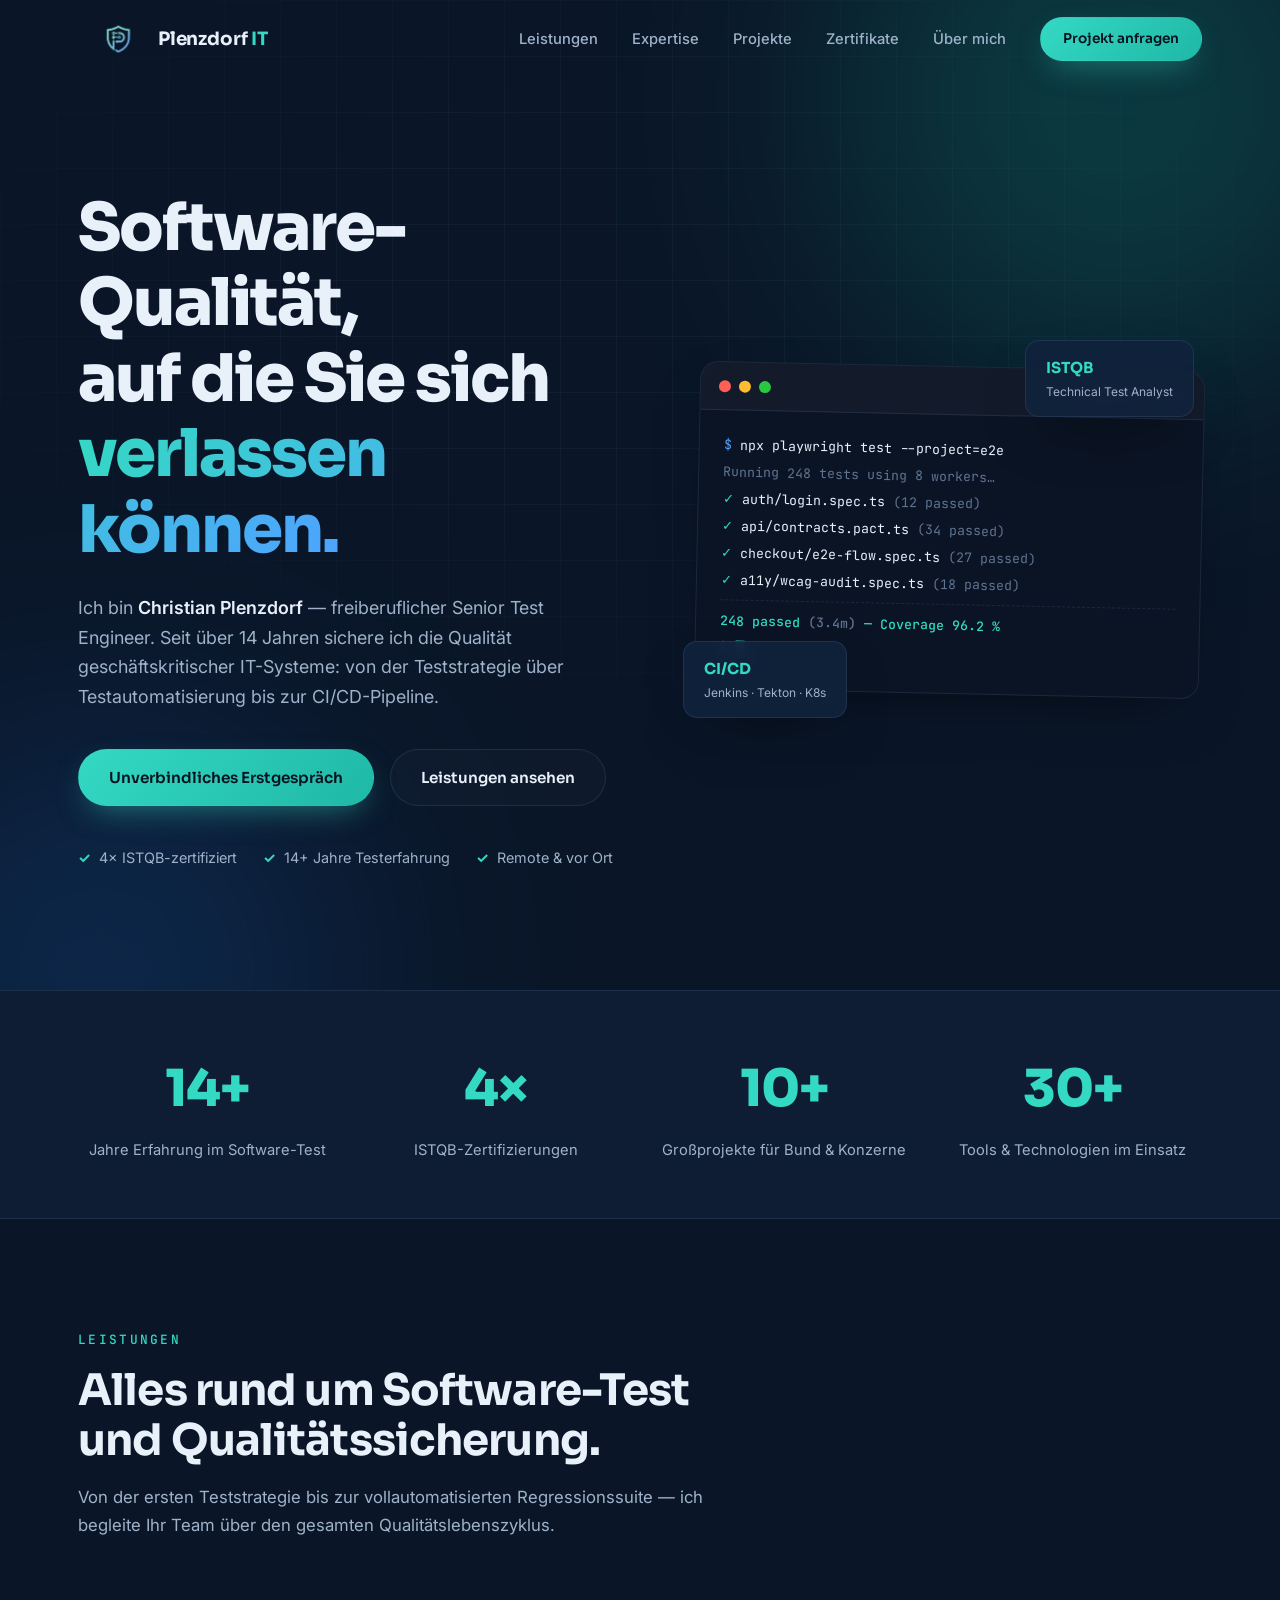
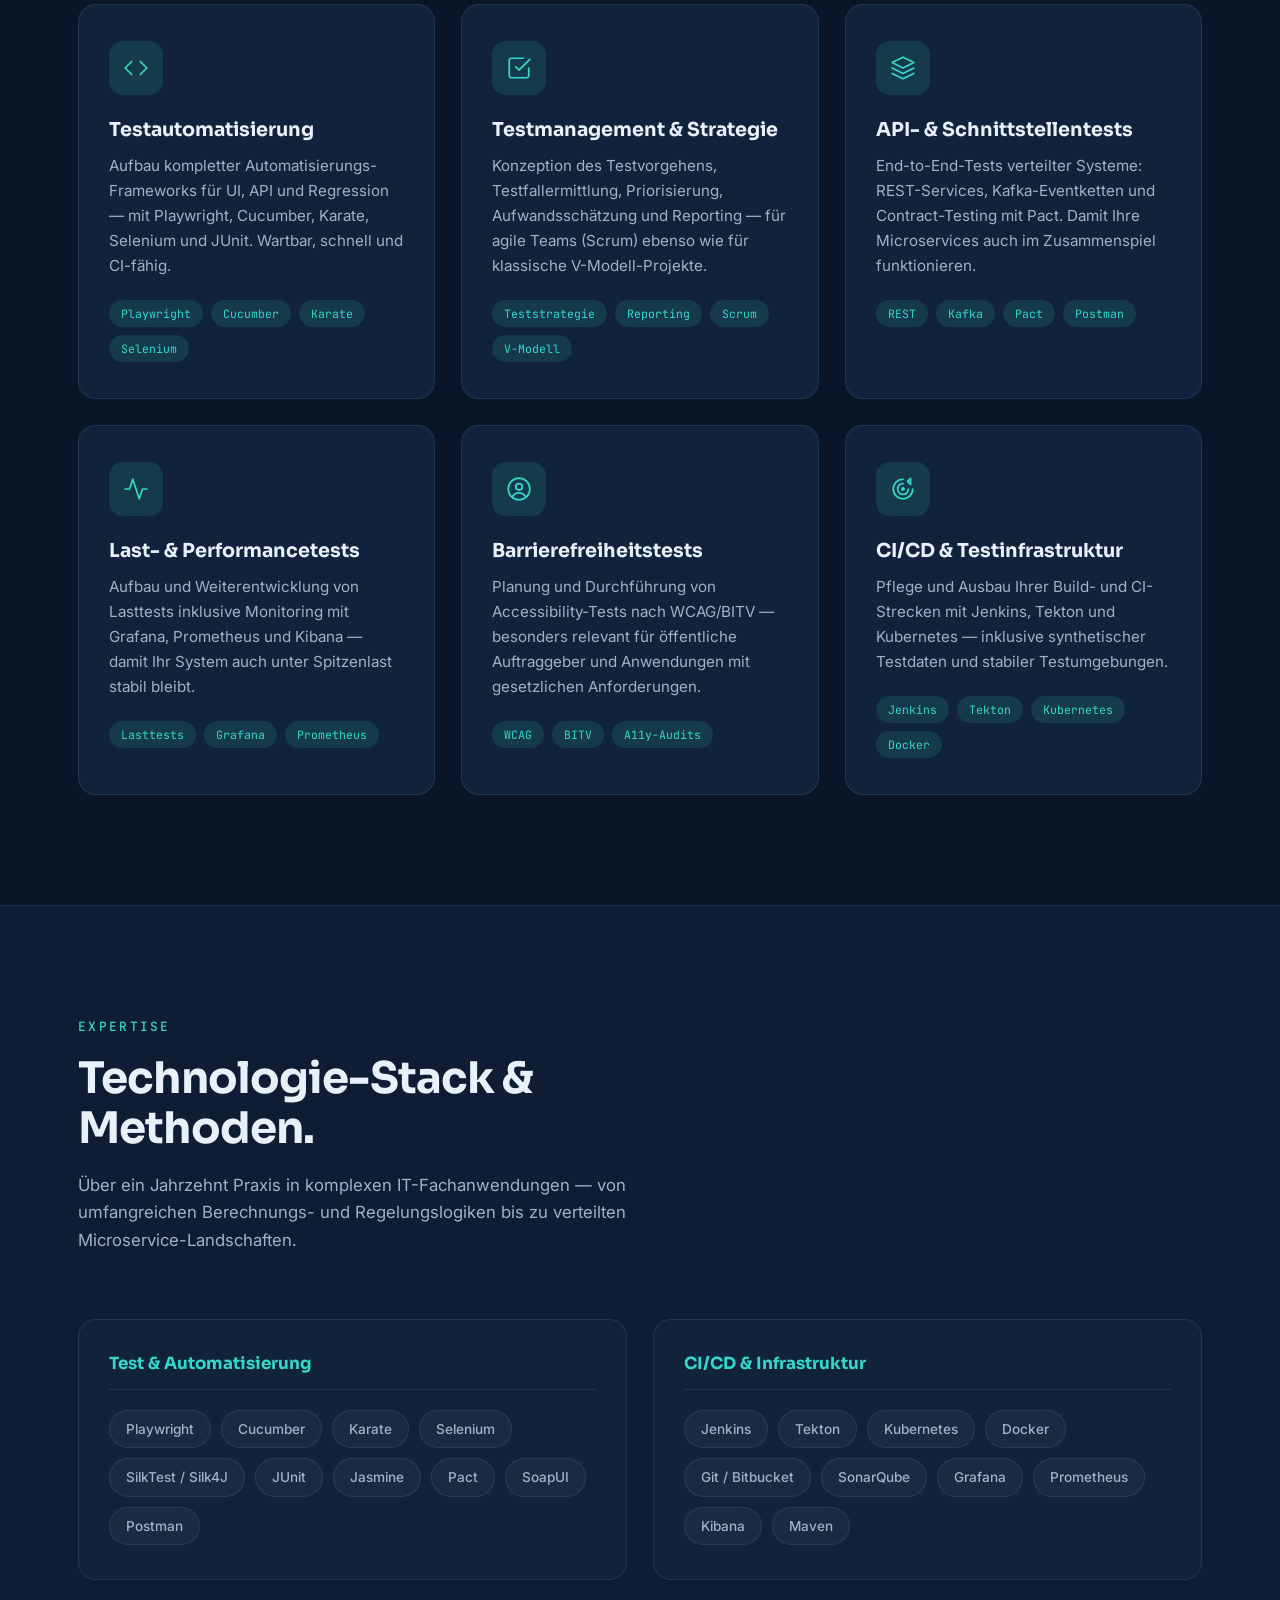
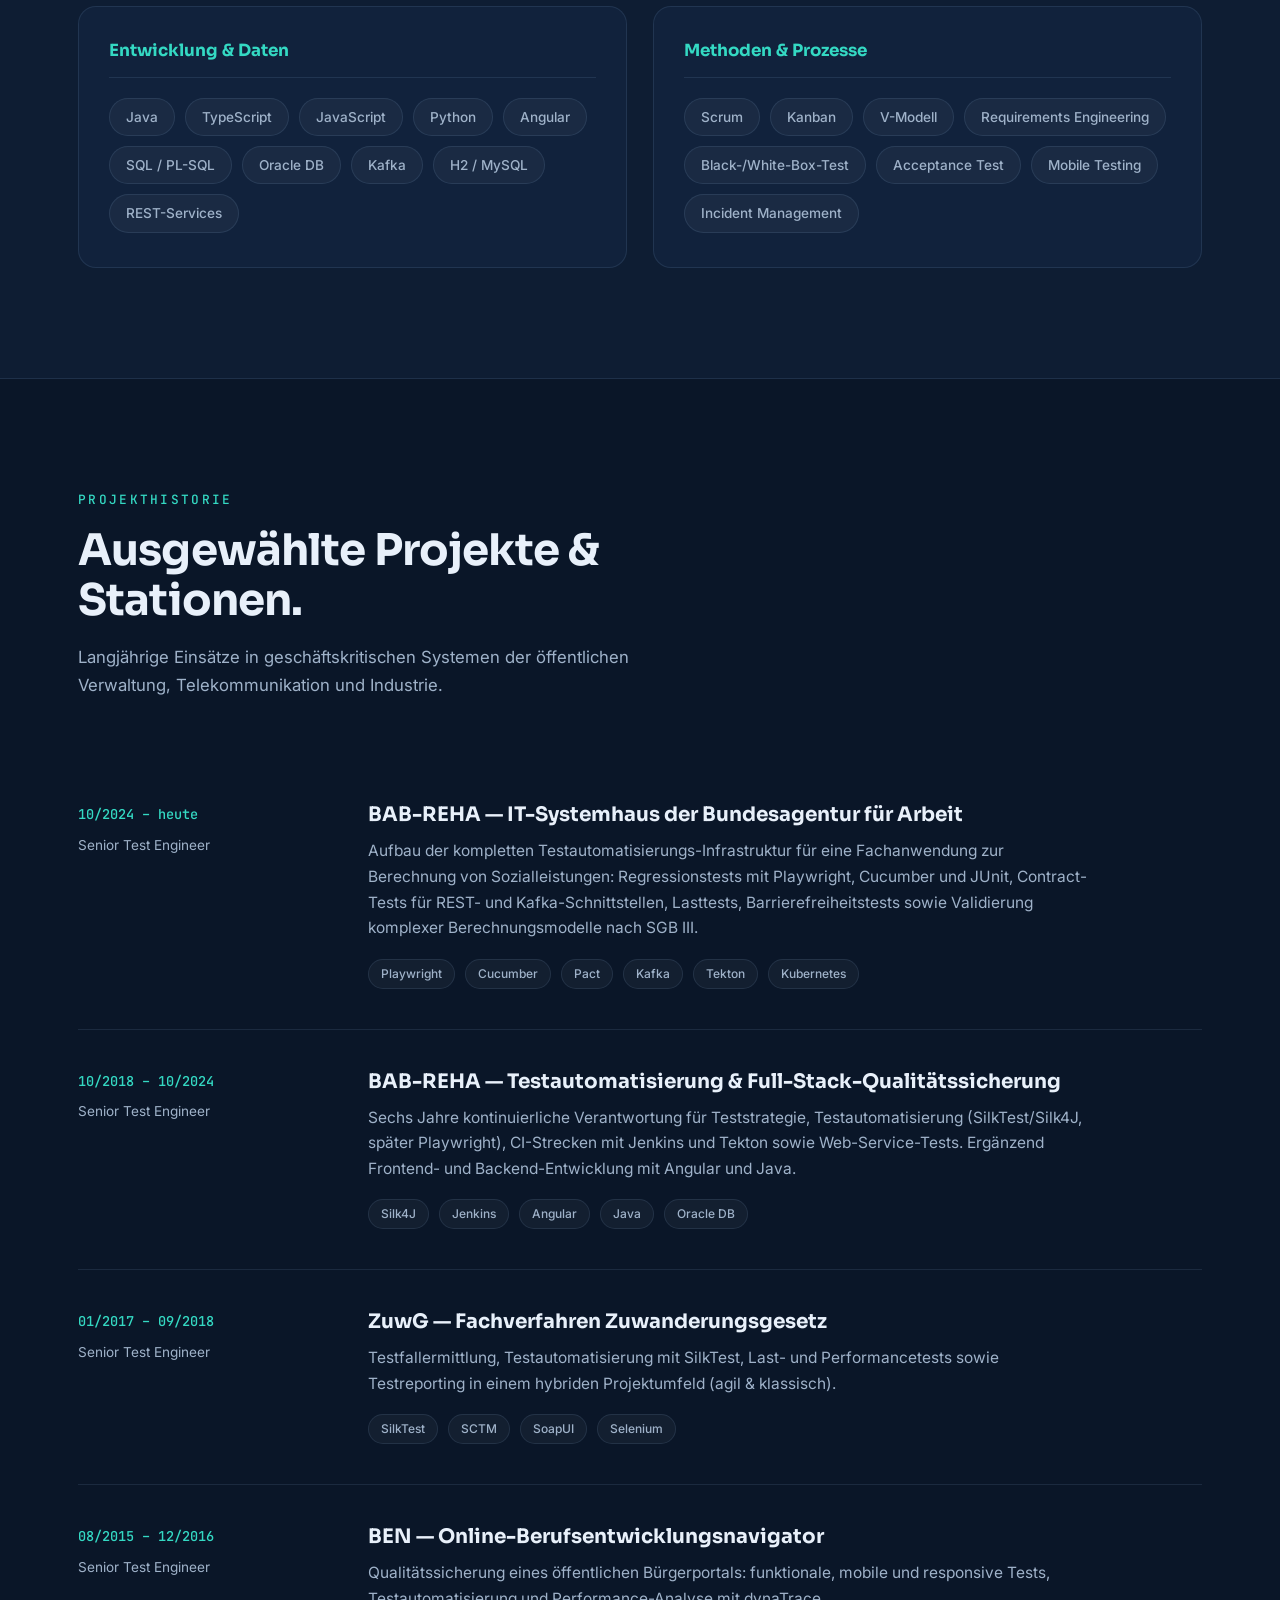
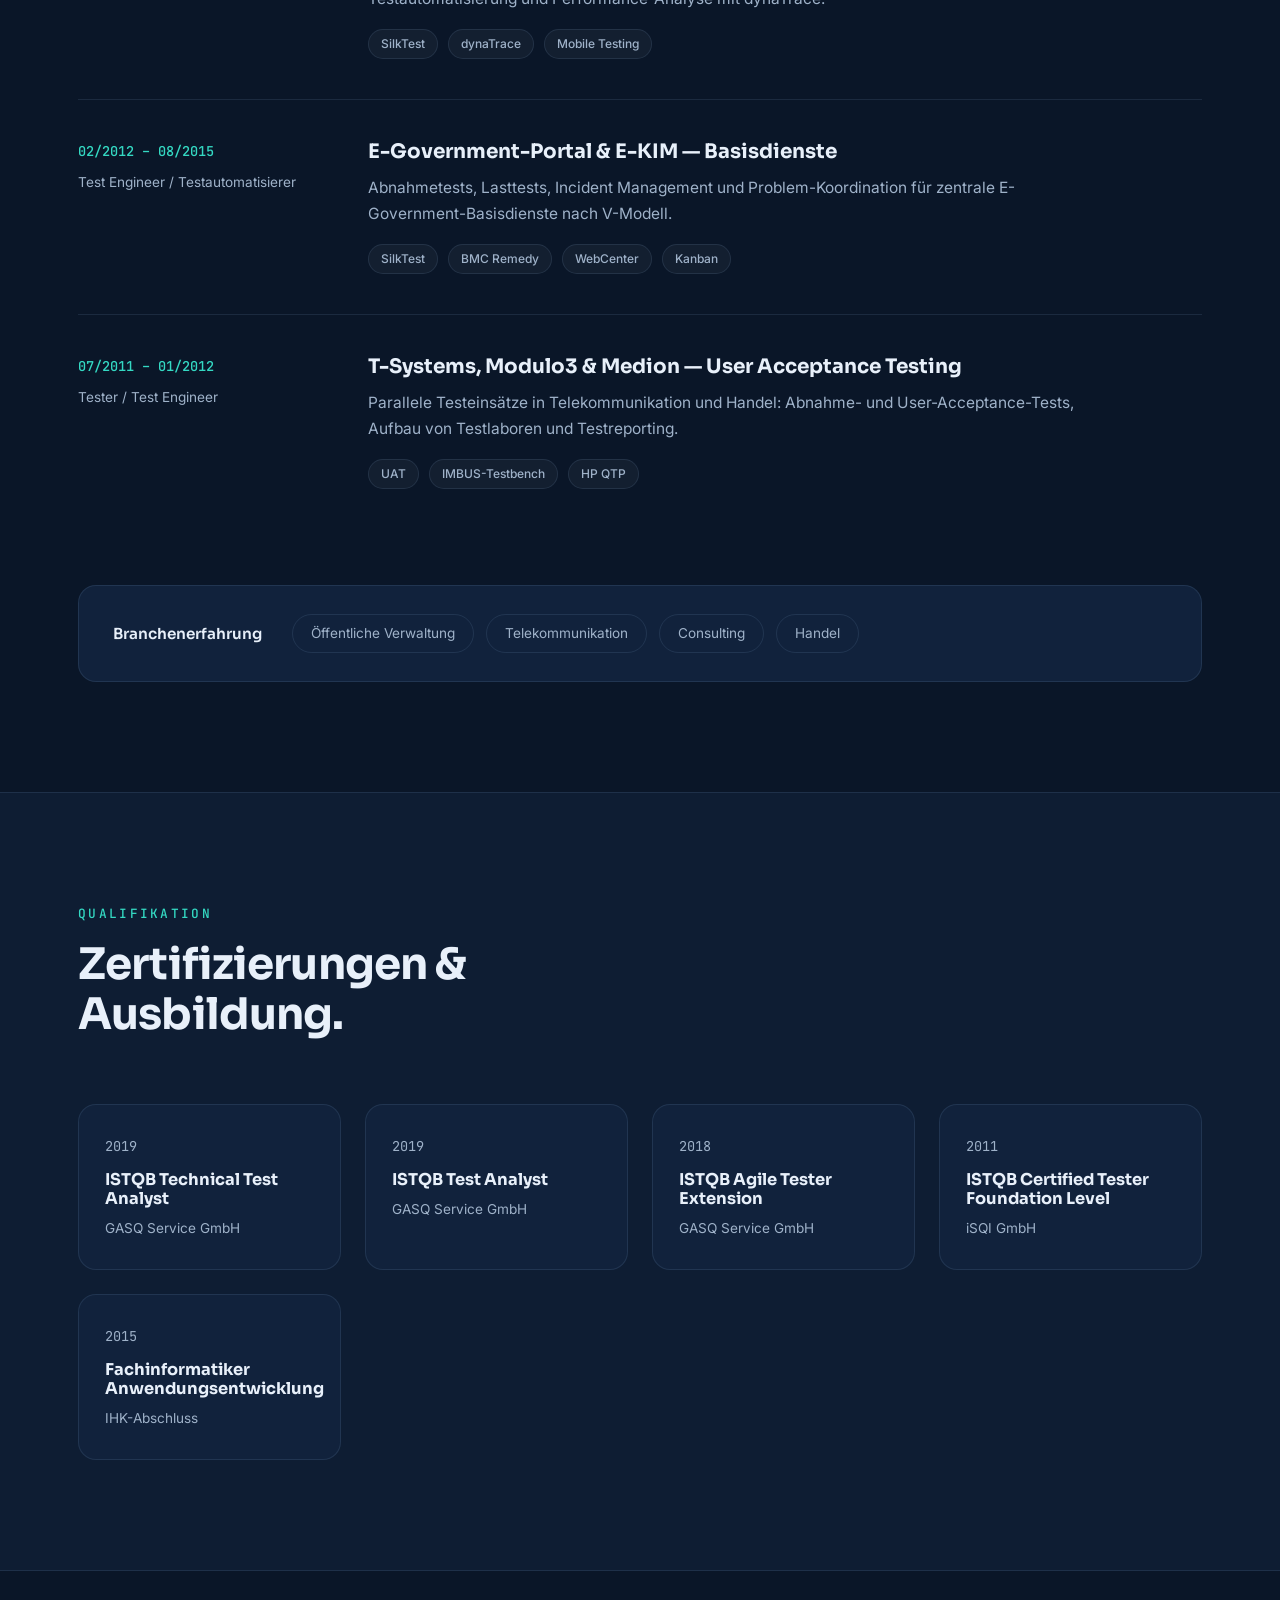
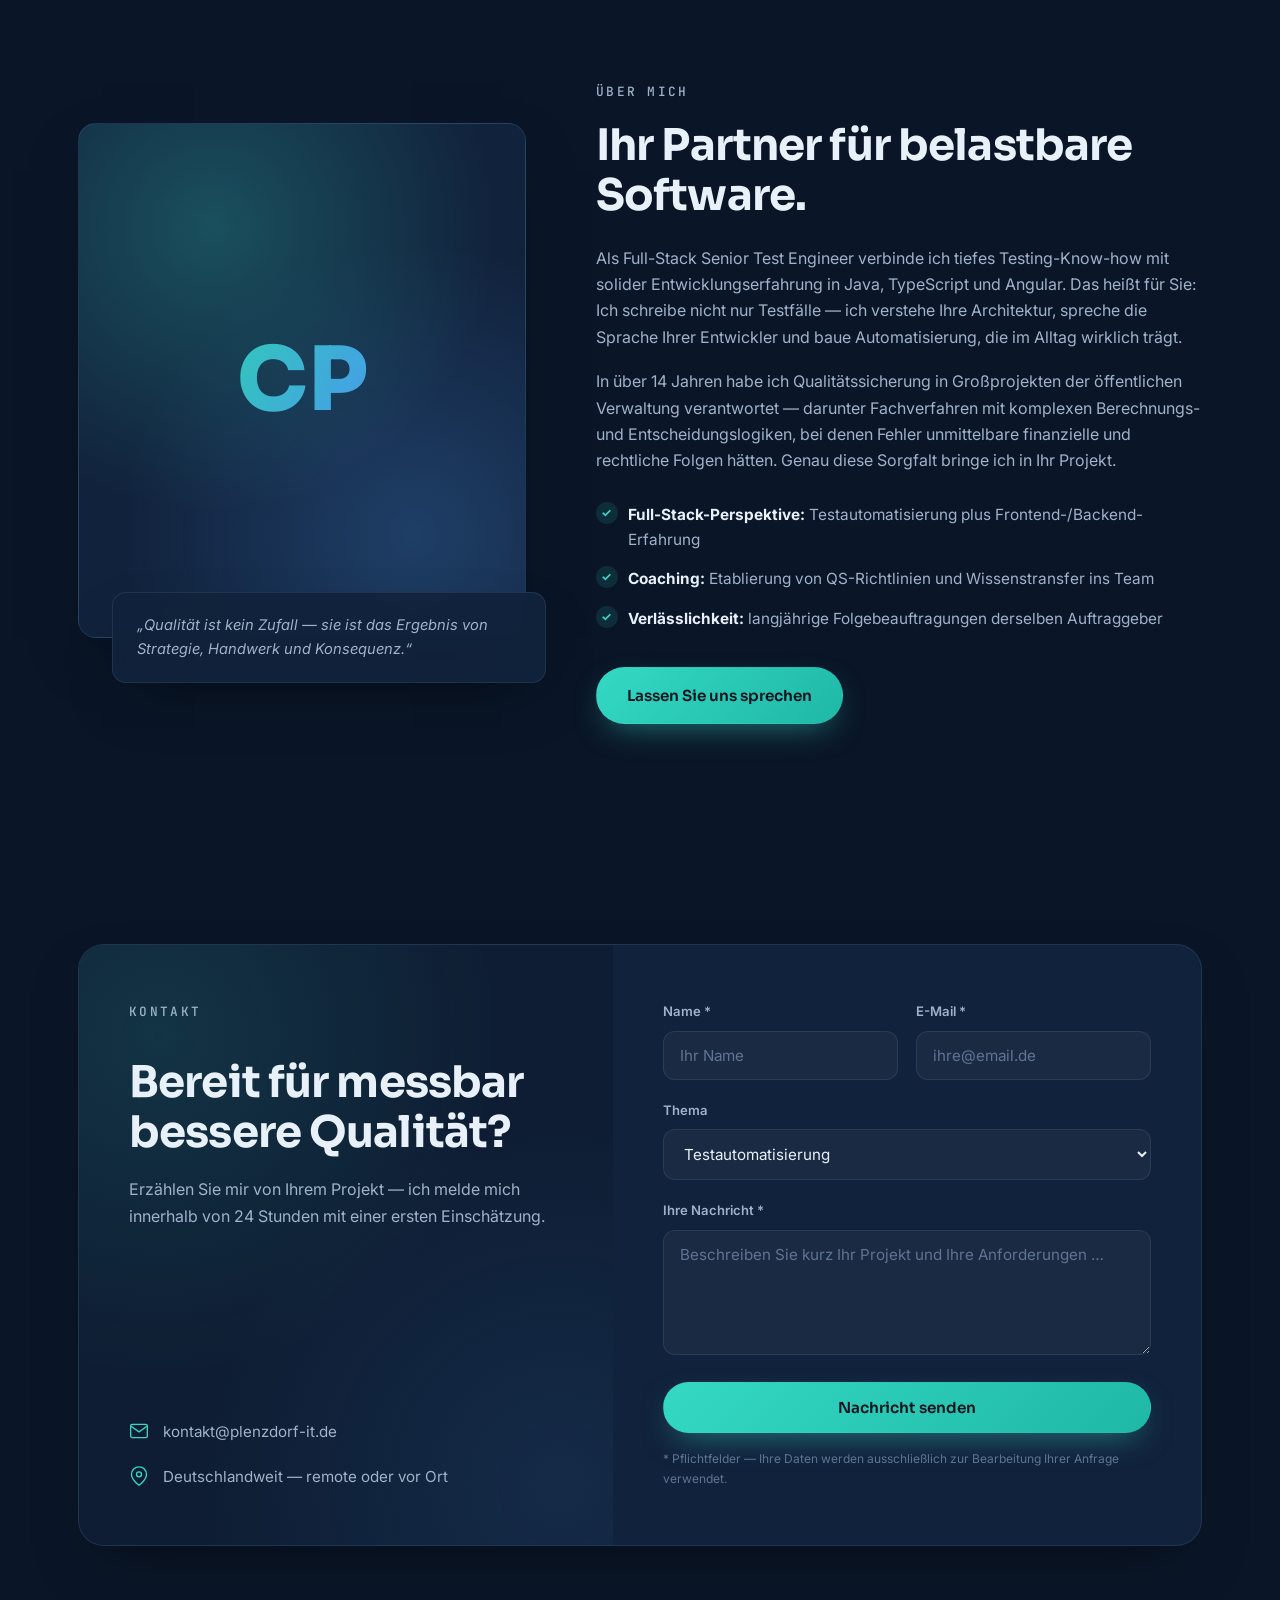
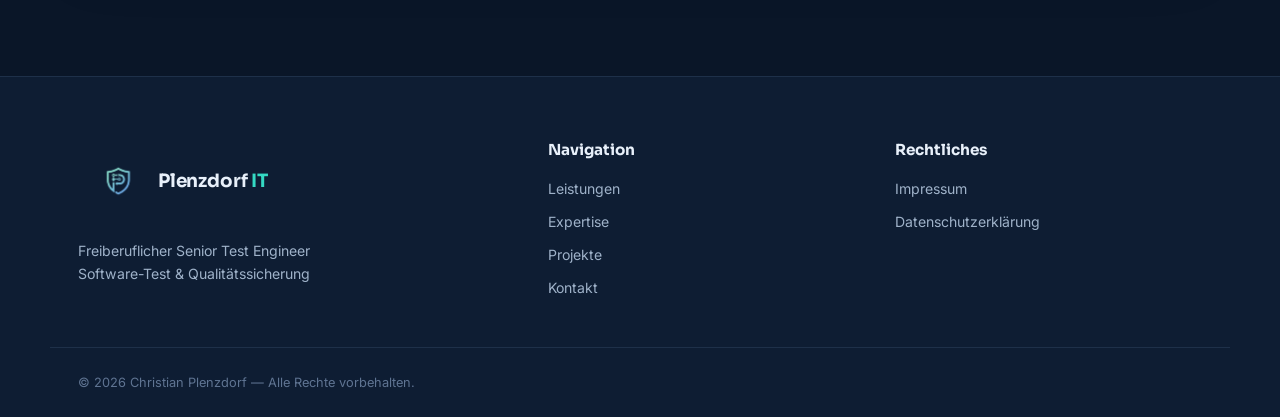
==== index.html @ 63682827 "initial plenzdorf-it website" ====
<!DOCTYPE html>
<html lang="de">
<head>
  <meta charset="UTF-8">
  <meta name="viewport" content="width=device-width, initial-scale=1.0">
  <title>Christian Plenzdorf — Software Test &amp; Qualitätssicherung | Freelancer</title>
  <meta name="description" content="Christian Plenzdorf — Freiberuflicher Senior Test Engineer. Testautomatisierung, Testmanagement, API- &amp; Lasttests, CI/CD-Qualitätssicherung. 14+ Jahre Erfahrung, 4× ISTQB-zertifiziert.">
  <meta name="robots" content="index, follow">
  <meta name="theme-color" content="#0a1628">
  <link rel="canonical" href="https://www.plenzdorf-it.de/">

  <!-- Open Graph / Facebook, LinkedIn -->
  <meta property="og:type" content="website">
  <meta property="og:locale" content="de_DE">
  <meta property="og:url" content="https://www.plenzdorf-it.de/">
  <meta property="og:site_name" content="Plenzdorf IT">
  <meta property="og:title" content="Christian Plenzdorf — Software Test &amp; Qualitätssicherung">
  <meta property="og:description" content="Freiberuflicher Senior Test Engineer: Testautomatisierung, Testmanagement, API- &amp; Lasttests, CI/CD-Qualitätssicherung. 14+ Jahre Erfahrung, 4× ISTQB-zertifiziert.">
  <meta property="og:image" content="https://www.plenzdorf-it.de/assets/logo.png">

  <!-- Twitter / X -->
  <meta name="twitter:card" content="summary">
  <meta name="twitter:title" content="Christian Plenzdorf — Software Test &amp; Qualitätssicherung">
  <meta name="twitter:description" content="Freiberuflicher Senior Test Engineer: Testautomatisierung, Testmanagement, API- &amp; Lasttests, CI/CD-Qualitätssicherung.">
  <meta name="twitter:image" content="https://www.plenzdorf-it.de/assets/logo.png">

  <link rel="preconnect" href="https://fonts.googleapis.com">
  <link rel="preconnect" href="https://fonts.gstatic.com" crossorigin>
  <link href="https://fonts.googleapis.com/css2?family=Sora:wght@400;500;600;700;800&family=Inter:wght@400;500;600&family=JetBrains+Mono:wght@400;500&display=swap" rel="stylesheet">
  <link rel="stylesheet" href="css/style.css">
  <link rel="icon" type="image/png" href="assets/logo.png">
</head>
<body>

  <!-- ===== Navigation ===== -->
  <header class="nav" id="nav">
    <div class="nav__inner container">
      <a href="#top" class="nav__logo">
        <img src="assets/logo.png" alt="Plenzdorf IT Logo" class="nav__logo-mark">
        <span class="nav__logo-text">Plenzdorf<em>&nbsp;IT</em></span>
      </a>
      <nav class="nav__links" id="navLinks">
        <a href="#leistungen">Leistungen</a>
        <a href="#expertise">Expertise</a>
        <a href="#projekte">Projekte</a>
        <a href="#zertifikate">Zertifikate</a>
        <a href="#ueber-mich">Über mich</a>
        <a href="#kontakt" class="btn btn--small btn--primary">Projekt anfragen</a>
      </nav>
      <button class="nav__burger" id="navBurger" aria-label="Menü öffnen" aria-expanded="false">
        <span></span><span></span><span></span>
      </button>
    </div>
  </header>

  <main id="top">

    <!-- ===== Hero ===== -->
    <section class="hero">
      <div class="hero__bg" aria-hidden="true">
        <div class="hero__grid"></div>
        <div class="hero__glow hero__glow--1"></div>
        <div class="hero__glow hero__glow--2"></div>
      </div>
      <div class="container hero__inner">
        <div class="hero__content reveal">
          <h1 class="hero__title">
            Software-Qualität,<br>
            auf die Sie sich<br>
            <span class="accent">verlassen können.</span>
          </h1>
          <p class="hero__sub">
            Ich bin <strong>Christian Plenzdorf</strong> — freiberuflicher Senior Test Engineer.
            Seit über 14 Jahren sichere ich die Qualität geschäftskritischer IT-Systeme:
            von der Teststrategie über Testautomatisierung bis zur CI/CD-Pipeline.
          </p>
          <div class="hero__cta">
            <a href="#kontakt" class="btn btn--primary">Unverbindliches Erstgespräch</a>
            <a href="#leistungen" class="btn btn--ghost">Leistungen ansehen</a>
          </div>
          <ul class="hero__badges">
            <li>4× ISTQB-zertifiziert</li>
            <li>14+ Jahre Testerfahrung</li>
            <li>Remote &amp; vor Ort</li>
          </ul>
        </div>
        <div class="hero__card reveal reveal--delay-1" aria-hidden="true">
          <div class="terminal">
            <div class="terminal__bar">
              <span></span><span></span><span></span>
              <p>qa-pipeline — zsh</p>
            </div>
            <div class="terminal__body">
              <p><span class="t-prompt">$</span> npx playwright test --project=e2e</p>
              <p class="t-dim">Running 248 tests using 8 workers…</p>
              <p><span class="t-ok">✓</span> auth/login.spec.ts <span class="t-dim">(12 passed)</span></p>
              <p><span class="t-ok">✓</span> api/contracts.pact.ts <span class="t-dim">(34 passed)</span></p>
              <p><span class="t-ok">✓</span> checkout/e2e-flow.spec.ts <span class="t-dim">(27 passed)</span></p>
              <p><span class="t-ok">✓</span> a11y/wcag-audit.spec.ts <span class="t-dim">(18 passed)</span></p>
              <p class="t-result">248 passed <span class="t-dim">(3.4m)</span> — Coverage 96.2 %</p>
              <p><span class="t-prompt">$</span> <span class="t-cursor"></span></p>
            </div>
          </div>
          <div class="hero__chip hero__chip--1">
            <strong>ISTQB</strong>
            <span>Technical Test Analyst</span>
          </div>
          <div class="hero__chip hero__chip--2">
            <strong>CI/CD</strong>
            <span>Jenkins · Tekton · K8s</span>
          </div>
        </div>
      </div>
    </section>

    <!-- ===== Kennzahlen ===== -->
    <section class="stats">
      <div class="container stats__grid">
        <div class="stat reveal">
          <p class="stat__num"><span class="count" data-target="14">0</span>+</p>
          <p class="stat__label">Jahre Erfahrung im Software-Test</p>
        </div>
        <div class="stat reveal reveal--delay-1">
          <p class="stat__num"><span class="count" data-target="4">0</span>×</p>
          <p class="stat__label">ISTQB-Zertifizierungen</p>
        </div>
        <div class="stat reveal reveal--delay-2">
          <p class="stat__num"><span class="count" data-target="10">0</span>+</p>
          <p class="stat__label">Großprojekte für Bund &amp; Konzerne</p>
        </div>
        <div class="stat reveal reveal--delay-3">
          <p class="stat__num"><span class="count" data-target="30">0</span>+</p>
          <p class="stat__label">Tools &amp; Technologien im Einsatz</p>
        </div>
      </div>
    </section>

    <!-- ===== Leistungen ===== -->
    <section class="section" id="leistungen">
      <div class="container">
        <div class="section__head reveal">
          <p class="section__eyebrow">Leistungen</p>
          <h2>Alles rund um Software-Test<br>und Qualitätssicherung.</h2>
          <p class="section__sub">
            Von der ersten Teststrategie bis zur vollautomatisierten Regressionssuite —
            ich begleite Ihr Team über den gesamten Qualitätslebenszyklus.
          </p>
        </div>
        <div class="cards">
          <article class="card reveal">
            <div class="card__icon">
              <svg viewBox="0 0 24 24" fill="none" stroke="currentColor" stroke-width="1.6" stroke-linecap="round" stroke-linejoin="round"><polyline points="16 18 22 12 16 6"/><polyline points="8 6 2 12 8 18"/></svg>
            </div>
            <h3>Testautomatisierung</h3>
            <p>Aufbau kompletter Automatisierungs-Frameworks für UI, API und Regression — mit Playwright, Cucumber, Karate, Selenium und JUnit. Wartbar, schnell und CI-fähig.</p>
            <ul class="card__tags"><li>Playwright</li><li>Cucumber</li><li>Karate</li><li>Selenium</li></ul>
          </article>
          <article class="card reveal reveal--delay-1">
            <div class="card__icon">
              <svg viewBox="0 0 24 24" fill="none" stroke="currentColor" stroke-width="1.6" stroke-linecap="round" stroke-linejoin="round"><path d="M9 11l3 3L22 4"/><path d="M21 12v7a2 2 0 0 1-2 2H5a2 2 0 0 1-2-2V5a2 2 0 0 1 2-2h11"/></svg>
            </div>
            <h3>Testmanagement &amp; Strategie</h3>
            <p>Konzeption des Testvorgehens, Testfallermittlung, Priorisierung, Aufwandsschätzung und Reporting — für agile Teams (Scrum) ebenso wie für klassische V-Modell-Projekte.</p>
            <ul class="card__tags"><li>Teststrategie</li><li>Reporting</li><li>Scrum</li><li>V-Modell</li></ul>
          </article>
          <article class="card reveal reveal--delay-2">
            <div class="card__icon">
              <svg viewBox="0 0 24 24" fill="none" stroke="currentColor" stroke-width="1.6" stroke-linecap="round" stroke-linejoin="round"><path d="M12 2L2 7l10 5 10-5-10-5z"/><path d="M2 17l10 5 10-5"/><path d="M2 12l10 5 10-5"/></svg>
            </div>
            <h3>API- &amp; Schnittstellentests</h3>
            <p>End-to-End-Tests verteilter Systeme: REST-Services, Kafka-Eventketten und Contract-Testing mit Pact. Damit Ihre Microservices auch im Zusammenspiel funktionieren.</p>
            <ul class="card__tags"><li>REST</li><li>Kafka</li><li>Pact</li><li>Postman</li></ul>
          </article>
          <article class="card reveal">
            <div class="card__icon">
              <svg viewBox="0 0 24 24" fill="none" stroke="currentColor" stroke-width="1.6" stroke-linecap="round" stroke-linejoin="round"><polyline points="22 12 18 12 15 21 9 3 6 12 2 12"/></svg>
            </div>
            <h3>Last- &amp; Performancetests</h3>
            <p>Aufbau und Weiterentwicklung von Lasttests inklusive Monitoring mit Grafana, Prometheus und Kibana — damit Ihr System auch unter Spitzenlast stabil bleibt.</p>
            <ul class="card__tags"><li>Lasttests</li><li>Grafana</li><li>Prometheus</li></ul>
          </article>
          <article class="card reveal reveal--delay-1">
            <div class="card__icon">
              <svg viewBox="0 0 24 24" fill="none" stroke="currentColor" stroke-width="1.6" stroke-linecap="round" stroke-linejoin="round"><circle cx="12" cy="12" r="10"/><circle cx="12" cy="10" r="3"/><path d="M6.2 18.7A6.5 6.5 0 0 1 12 15.5a6.5 6.5 0 0 1 5.8 3.2"/></svg>
            </div>
            <h3>Barrierefreiheitstests</h3>
            <p>Planung und Durchführung von Accessibility-Tests nach WCAG/BITV — besonders relevant für öffentliche Auftraggeber und Anwendungen mit gesetzlichen Anforderungen.</p>
            <ul class="card__tags"><li>WCAG</li><li>BITV</li><li>A11y-Audits</li></ul>
          </article>
          <article class="card reveal reveal--delay-2">
            <div class="card__icon">
              <svg viewBox="0 0 24 24" fill="none" stroke="currentColor" stroke-width="1.6" stroke-linecap="round" stroke-linejoin="round"><path d="M12 3a9 9 0 1 0 9 9"/><path d="M12 7a5 5 0 1 0 5 5"/><circle cx="12" cy="12" r="1"/><path d="M17 3l4 4-4 0 0-4z" transform="rotate(45 19 5)"/></svg>
            </div>
            <h3>CI/CD &amp; Testinfrastruktur</h3>
            <p>Pflege und Ausbau Ihrer Build- und CI-Strecken mit Jenkins, Tekton und Kubernetes — inklusive synthetischer Testdaten und stabiler Testumgebungen.</p>
            <ul class="card__tags"><li>Jenkins</li><li>Tekton</li><li>Kubernetes</li><li>Docker</li></ul>
          </article>
        </div>
      </div>
    </section>

    <!-- ===== Expertise / Tech ===== -->
    <section class="section section--alt" id="expertise">
      <div class="container">
        <div class="section__head reveal">
          <p class="section__eyebrow">Expertise</p>
          <h2>Technologie-Stack &amp; Methoden.</h2>
          <p class="section__sub">
            Über ein Jahrzehnt Praxis in komplexen IT-Fachanwendungen — von umfangreichen
            Berechnungs- und Regelungslogiken bis zu verteilten Microservice-Landschaften.
          </p>
        </div>
        <div class="expertise__grid">
          <div class="expertise__col reveal">
            <h3>Test &amp; Automatisierung</h3>
            <ul class="chips">
              <li>Playwright</li><li>Cucumber</li><li>Karate</li><li>Selenium</li>
              <li>SilkTest / Silk4J</li><li>JUnit</li><li>Jasmine</li><li>Pact</li>
              <li>SoapUI</li><li>Postman</li>
            </ul>
          </div>
          <div class="expertise__col reveal reveal--delay-1">
            <h3>CI/CD &amp; Infrastruktur</h3>
            <ul class="chips">
              <li>Jenkins</li><li>Tekton</li><li>Kubernetes</li><li>Docker</li>
              <li>Git / Bitbucket</li><li>SonarQube</li><li>Grafana</li>
              <li>Prometheus</li><li>Kibana</li><li>Maven</li>
            </ul>
          </div>
          <div class="expertise__col reveal reveal--delay-2">
            <h3>Entwicklung &amp; Daten</h3>
            <ul class="chips">
              <li>Java</li><li>TypeScript</li><li>JavaScript</li><li>Python</li>
              <li>Angular</li><li>SQL / PL-SQL</li><li>Oracle DB</li><li>Kafka</li>
              <li>H2 / MySQL</li><li>REST-Services</li>
            </ul>
          </div>
          <div class="expertise__col reveal reveal--delay-3">
            <h3>Methoden &amp; Prozesse</h3>
            <ul class="chips">
              <li>Scrum</li><li>Kanban</li><li>V-Modell</li><li>Requirements Engineering</li>
              <li>Black-/White-Box-Test</li><li>Acceptance Test</li><li>Mobile Testing</li>
              <li>Incident Management</li>
            </ul>
          </div>
        </div>
      </div>
    </section>

    <!-- ===== Projekte / Referenzen ===== -->
    <section class="section" id="projekte">
      <div class="container">
        <div class="section__head reveal">
          <p class="section__eyebrow">Projekthistorie</p>
          <h2>Ausgewählte Projekte &amp; Stationen.</h2>
          <p class="section__sub">
            Langjährige Einsätze in geschäftskritischen Systemen der öffentlichen Verwaltung,
            Telekommunikation und Industrie.
          </p>
        </div>
        <div class="timeline">
          <article class="timeline__item reveal">
            <div class="timeline__meta">
              <span class="timeline__period">10/2024 – heute</span>
              <span class="timeline__role">Senior Test Engineer</span>
            </div>
            <div class="timeline__body">
              <h3>BAB-REHA — IT-Systemhaus der Bundesagentur für Arbeit</h3>
              <p>
                Aufbau der kompletten Testautomatisierungs-Infrastruktur für eine Fachanwendung
                zur Berechnung von Sozialleistungen: Regressionstests mit Playwright, Cucumber und JUnit,
                Contract-Tests für REST- und Kafka-Schnittstellen, Lasttests, Barrierefreiheitstests
                sowie Validierung komplexer Berechnungsmodelle nach SGB III.
              </p>
              <ul class="chips chips--small">
                <li>Playwright</li><li>Cucumber</li><li>Pact</li><li>Kafka</li><li>Tekton</li><li>Kubernetes</li>
              </ul>
            </div>
          </article>
          <article class="timeline__item reveal">
            <div class="timeline__meta">
              <span class="timeline__period">10/2018 – 10/2024</span>
              <span class="timeline__role">Senior Test Engineer</span>
            </div>
            <div class="timeline__body">
              <h3>BAB-REHA — Testautomatisierung &amp; Full-Stack-Qualitätssicherung</h3>
              <p>
                Sechs Jahre kontinuierliche Verantwortung für Teststrategie, Testautomatisierung
                (SilkTest/Silk4J, später Playwright), CI-Strecken mit Jenkins und Tekton sowie
                Web-Service-Tests. Ergänzend Frontend- und Backend-Entwicklung mit Angular und Java.
              </p>
              <ul class="chips chips--small">
                <li>Silk4J</li><li>Jenkins</li><li>Angular</li><li>Java</li><li>Oracle DB</li>
              </ul>
            </div>
          </article>
          <article class="timeline__item reveal">
            <div class="timeline__meta">
              <span class="timeline__period">01/2017 – 09/2018</span>
              <span class="timeline__role">Senior Test Engineer</span>
            </div>
            <div class="timeline__body">
              <h3>ZuwG — Fachverfahren Zuwanderungsgesetz</h3>
              <p>
                Testfallermittlung, Testautomatisierung mit SilkTest, Last- und Performancetests
                sowie Testreporting in einem hybriden Projektumfeld (agil &amp; klassisch).
              </p>
              <ul class="chips chips--small">
                <li>SilkTest</li><li>SCTM</li><li>SoapUI</li><li>Selenium</li>
              </ul>
            </div>
          </article>
          <article class="timeline__item reveal">
            <div class="timeline__meta">
              <span class="timeline__period">08/2015 – 12/2016</span>
              <span class="timeline__role">Senior Test Engineer</span>
            </div>
            <div class="timeline__body">
              <h3>BEN — Online-Berufsentwicklungsnavigator</h3>
              <p>
                Qualitätssicherung eines öffentlichen Bürgerportals: funktionale, mobile und
                responsive Tests, Testautomatisierung und Performance-Analyse mit dynaTrace.
              </p>
              <ul class="chips chips--small">
                <li>SilkTest</li><li>dynaTrace</li><li>Mobile Testing</li>
              </ul>
            </div>
          </article>
          <article class="timeline__item reveal">
            <div class="timeline__meta">
              <span class="timeline__period">02/2012 – 08/2015</span>
              <span class="timeline__role">Test Engineer / Testautomatisierer</span>
            </div>
            <div class="timeline__body">
              <h3>E-Government-Portal &amp; E-KIM — Basisdienste</h3>
              <p>
                Abnahmetests, Lasttests, Incident Management und Problem-Koordination für
                zentrale E-Government-Basisdienste nach V-Modell.
              </p>
              <ul class="chips chips--small">
                <li>SilkTest</li><li>BMC Remedy</li><li>WebCenter</li><li>Kanban</li>
              </ul>
            </div>
          </article>
          <article class="timeline__item reveal">
            <div class="timeline__meta">
              <span class="timeline__period">07/2011 – 01/2012</span>
              <span class="timeline__role">Tester / Test Engineer</span>
            </div>
            <div class="timeline__body">
              <h3>T-Systems, Modulo3 &amp; Medion — User Acceptance Testing</h3>
              <p>
                Parallele Testeinsätze in Telekommunikation und Handel: Abnahme- und
                User-Acceptance-Tests, Aufbau von Testlaboren und Testreporting.
              </p>
              <ul class="chips chips--small">
                <li>UAT</li><li>IMBUS-Testbench</li><li>HP QTP</li>
              </ul>
            </div>
          </article>
        </div>
        <div class="branchen reveal">
          <p class="branchen__label">Branchenerfahrung</p>
          <ul>
            <li>Öffentliche Verwaltung</li>
            <li>Telekommunikation</li>
            <li>Consulting</li>
            <li>Handel</li>
          </ul>
        </div>
      </div>
    </section>

    <!-- ===== Zertifikate ===== -->
    <section class="section section--alt" id="zertifikate">
      <div class="container">
        <div class="section__head reveal">
          <p class="section__eyebrow">Qualifikation</p>
          <h2>Zertifizierungen &amp; Ausbildung.</h2>
        </div>
        <div class="certs">
          <article class="cert reveal">
            <p class="cert__year">2019</p>
            <h3>ISTQB Technical Test Analyst</h3>
            <p>GASQ Service GmbH</p>
          </article>
          <article class="cert reveal reveal--delay-1">
            <p class="cert__year">2019</p>
            <h3>ISTQB Test Analyst</h3>
            <p>GASQ Service GmbH</p>
          </article>
          <article class="cert reveal reveal--delay-2">
            <p class="cert__year">2018</p>
            <h3>ISTQB Agile Tester Extension</h3>
            <p>GASQ Service GmbH</p>
          </article>
          <article class="cert reveal reveal--delay-3">
            <p class="cert__year">2011</p>
            <h3>ISTQB Certified Tester Foundation Level</h3>
            <p>iSQI GmbH</p>
          </article>
          <article class="cert reveal reveal--delay-4">
            <p class="cert__year">2015</p>
            <h3>Fachinformatiker Anwendungsentwicklung</h3>
            <p>IHK-Abschluss</p>
          </article>
        </div>
      </div>
    </section>

    <!-- ===== Über mich ===== -->
    <section class="section" id="ueber-mich">
      <div class="container about">
        <div class="about__visual reveal" aria-hidden="true">
          <div class="about__portrait">
            <span>CP</span>
          </div>
          <div class="about__quote">
            <p>„Qualität ist kein Zufall — sie ist das Ergebnis von Strategie, Handwerk und Konsequenz.“</p>
          </div>
        </div>
        <div class="about__content reveal reveal--delay-1">
          <p class="section__eyebrow">Über mich</p>
          <h2>Ihr Partner für belastbare Software.</h2>
          <p>
            Als Full-Stack Senior Test Engineer verbinde ich tiefes Testing-Know-how mit
            solider Entwicklungserfahrung in Java, TypeScript und Angular. Das heißt für Sie:
            Ich schreibe nicht nur Testfälle — ich verstehe Ihre Architektur, spreche die Sprache
            Ihrer Entwickler und baue Automatisierung, die im Alltag wirklich trägt.
          </p>
          <p>
            In über 14 Jahren habe ich Qualitätssicherung in Großprojekten der öffentlichen
            Verwaltung verantwortet — darunter Fachverfahren mit komplexen Berechnungs- und
            Entscheidungslogiken, bei denen Fehler unmittelbare finanzielle und rechtliche
            Folgen hätten. Genau diese Sorgfalt bringe ich in Ihr Projekt.
          </p>
          <ul class="about__points">
            <li><strong>Full-Stack-Perspektive:</strong> Testautomatisierung plus Frontend-/Backend-Erfahrung</li>
            <li><strong>Coaching:</strong> Etablierung von QS-Richtlinien und Wissenstransfer ins Team</li>
            <li><strong>Verlässlichkeit:</strong> langjährige Folgebeauftragungen derselben Auftraggeber</li>
          </ul>
          <a href="#kontakt" class="btn btn--primary">Lassen Sie uns sprechen</a>
        </div>
      </div>
    </section>

    <!-- ===== Kontakt ===== -->
    <section class="section section--contact" id="kontakt">
      <div class="container">
        <div class="contact__box reveal">
          <div class="contact__info">
            <p class="section__eyebrow">Kontakt</p>
            <h2>Bereit für messbar<br>bessere Qualität?</h2>
            <p>
              Erzählen Sie mir von Ihrem Projekt — ich melde mich innerhalb
              von 24 Stunden mit einer ersten Einschätzung.
            </p>
            <ul class="contact__details">
              <li>
                <svg viewBox="0 0 24 24" fill="none" stroke="currentColor" stroke-width="1.6" stroke-linecap="round" stroke-linejoin="round"><path d="M4 4h16c1.1 0 2 .9 2 2v12c0 1.1-.9 2-2 2H4c-1.1 0-2-.9-2-2V6c0-1.1.9-2 2-2z"/><polyline points="22,6 12,13 2,6"/></svg>
                <a href="mailto:kontakt@plenzdorf-it.de">kontakt@plenzdorf-it.de</a>
              </li>
              <li>
                <svg viewBox="0 0 24 24" fill="none" stroke="currentColor" stroke-width="1.6" stroke-linecap="round" stroke-linejoin="round"><path d="M21 10c0 7-9 13-9 13s-9-6-9-13a9 9 0 0 1 18 0z"/><circle cx="12" cy="10" r="3"/></svg>
                <span>Deutschlandweit — remote oder vor Ort</span>
              </li>
            </ul>
          </div>
          <!--
            Formular-Backend: FormSubmit.co (kein Account nötig).
            WICHTIG vor dem Livegang: Platzhalter-Adresse unten durch deine echte
            E-Mail-Adresse ersetzen. Beim allerersten Absenden schickt FormSubmit
            dir eine Bestätigungs-E-Mail zur Aktivierung — einmalig bestätigen,
            danach kommen alle Anfragen normal per Mail an.
          -->
          <form
            class="contact__form"
            id="contactForm"
            action="https://formsubmit.co/ajax/kontakt@plenzdorf-it.de"
            method="POST"
            novalidate
          >
            <input type="hidden" name="_subject" value="Neue Projektanfrage über plenzdorf-it.de">
            <input type="hidden" name="_template" value="table">
            <input type="text" name="_honey" style="display:none" tabindex="-1" autocomplete="off">
            <div class="form__row">
              <div class="form__field">
                <label for="name">Name *</label>
                <input type="text" id="name" name="name" required autocomplete="name" placeholder="Ihr Name">
              </div>
              <div class="form__field">
                <label for="email">E-Mail *</label>
                <input type="email" id="email" name="email" required autocomplete="email" placeholder="ihre@email.de">
              </div>
            </div>
            <div class="form__field">
              <label for="subject">Thema</label>
              <select id="subject" name="subject">
                <option>Testautomatisierung</option>
                <option>Testmanagement &amp; Strategie</option>
                <option>API- &amp; Schnittstellentests</option>
                <option>Last- &amp; Performancetests</option>
                <option>Barrierefreiheit</option>
                <option>Sonstiges</option>
              </select>
            </div>
            <div class="form__field">
              <label for="message">Ihre Nachricht *</label>
              <textarea id="message" name="message" rows="5" required placeholder="Beschreiben Sie kurz Ihr Projekt und Ihre Anforderungen …"></textarea>
            </div>
            <button type="submit" class="btn btn--primary btn--full">
              <span class="btn__label">Nachricht senden</span>
            </button>
            <p class="form__note">* Pflichtfelder — Ihre Daten werden ausschließlich zur Bearbeitung Ihrer Anfrage verwendet.</p>
            <p class="form__success" id="formSuccess" hidden>Vielen Dank! Ihre Nachricht wurde übermittelt — ich melde mich zeitnah bei Ihnen.</p>
            <p class="form__error" id="formError" hidden>Ups, etwas ist schiefgelaufen. Bitte versuchen Sie es erneut oder schreiben Sie mir direkt per E-Mail.</p>
          </form>
        </div>
      </div>
    </section>

  </main>

  <!-- ===== Footer ===== -->
  <footer class="footer">
    <div class="container footer__inner">
      <div class="footer__brand">
        <a href="#top" class="nav__logo">
          <img src="assets/logo.png" alt="Plenzdorf IT Logo" class="nav__logo-mark">
          <span class="nav__logo-text">Plenzdorf<em>&nbsp;IT</em></span>
        </a>
        <p>Freiberuflicher Senior Test Engineer<br>Software-Test &amp; Qualitätssicherung</p>
      </div>
      <div class="footer__col">
        <h4>Navigation</h4>
        <a href="#leistungen">Leistungen</a>
        <a href="#expertise">Expertise</a>
        <a href="#projekte">Projekte</a>
        <a href="#kontakt">Kontakt</a>
      </div>
      <div class="footer__col">
        <h4>Rechtliches</h4>
        <a href="impressum.html">Impressum</a>
        <a href="datenschutz.html">Datenschutzerklärung</a>
      </div>
    </div>
    <div class="container footer__bottom">
      <p>© 2026 Christian Plenzdorf — Alle Rechte vorbehalten.</p>
    </div>
  </footer>

  <script src="js/main.js"></script>
</body>
</html>
---- css/style.css ----
/* ============================================================
   Plenzdorf IT — Freelancer-Website
   Software Test & Qualitätssicherung
   ============================================================ */

:root {
  --bg: #0a1628;
  --bg-soft: #0e1d33;
  --bg-card: #11223c;
  --line: rgba(148, 184, 226, 0.12);
  --text: #e8f0fa;
  --text-dim: #9fb2c9;
  --accent: #34d9c3;
  --accent-soft: rgba(52, 217, 195, 0.12);
  --accent-2: #4ea3ff;
  --font-display: "Sora", sans-serif;
  --font-body: "Inter", sans-serif;
  --font-mono: "JetBrains Mono", monospace;
  --radius: 18px;
  --shadow: 0 24px 60px -24px rgba(0, 0, 0, 0.55);
  --container: 1180px;
}

* { margin: 0; padding: 0; box-sizing: border-box; }

html { scroll-behavior: smooth; }

body {
  font-family: var(--font-body);
  background: var(--bg);
  color: var(--text);
  line-height: 1.65;
  -webkit-font-smoothing: antialiased;
  overflow-x: hidden;
}

.container {
  max-width: var(--container);
  margin: 0 auto;
  padding: 0 28px;
}

h1, h2, h3, h4 { font-family: var(--font-display); line-height: 1.15; }

h2 { font-size: clamp(1.9rem, 3.4vw, 2.8rem); font-weight: 700; letter-spacing: -0.02em; }

a { color: inherit; text-decoration: none; }

img { max-width: 100%; display: block; }

::selection { background: var(--accent); color: #06121f; }

/* ---------- Buttons ---------- */
.btn {
  display: inline-flex;
  align-items: center;
  justify-content: center;
  gap: 10px;
  padding: 15px 30px;
  border-radius: 999px;
  font-family: var(--font-display);
  font-weight: 600;
  font-size: 0.95rem;
  cursor: pointer;
  border: 1px solid transparent;
  transition: transform 0.25s ease, box-shadow 0.25s ease, background 0.25s ease, color 0.25s ease;
}

.btn--primary {
  background: linear-gradient(135deg, var(--accent), #1fb8a6);
  color: #06121f;
  box-shadow: 0 12px 32px -12px rgba(52, 217, 195, 0.55);
}
.btn--primary:hover { transform: translateY(-2px); box-shadow: 0 18px 40px -12px rgba(52, 217, 195, 0.7); }

.btn--ghost {
  border-color: var(--line);
  color: var(--text);
  background: rgba(255, 255, 255, 0.02);
}
.btn--ghost:hover { border-color: var(--accent); color: var(--accent); transform: translateY(-2px); }

.btn--small { padding: 10px 22px; font-size: 0.85rem; }
.btn--full { width: 100%; }

/* ---------- Navigation ---------- */
.nav {
  position: fixed;
  inset: 0 0 auto 0;
  z-index: 100;
  transition: background 0.3s ease, box-shadow 0.3s ease, backdrop-filter 0.3s ease;
}
.nav.is-scrolled {
  background: rgba(10, 22, 40, 0.86);
  backdrop-filter: blur(14px);
  box-shadow: 0 8px 30px -18px rgba(0, 0, 0, 0.8);
  border-bottom: 1px solid var(--line);
}

.nav__inner {
  display: flex;
  align-items: center;
  justify-content: space-between;
  height: 78px;
}

.nav__logo { display: flex; align-items: center; }
.nav__logo-mark {
  width: 80px; height: 80px;
  object-fit: contain;
}
.nav__logo-text {
  font-family: var(--font-display);
  font-weight: 700;
  font-size: 1.15rem;
  letter-spacing: -0.01em;
}
.nav__logo-text em { font-style: normal; color: var(--accent); }

.nav__links { display: flex; align-items: center; gap: 34px; }
.nav__links > a:not(.btn) {
  font-size: 0.92rem;
  font-weight: 500;
  color: var(--text-dim);
  transition: color 0.2s ease;
  position: relative;
}
.nav__links > a:not(.btn)::after {
  content: "";
  position: absolute;
  left: 0; bottom: -6px;
  width: 0; height: 2px;
  background: var(--accent);
  border-radius: 2px;
  transition: width 0.25s ease;
}
.nav__links > a:not(.btn):hover { color: var(--text); }
.nav__links > a:not(.btn):hover::after { width: 100%; }

.nav__burger {
  display: none;
  flex-direction: column;
  gap: 5px;
  background: none;
  border: 0;
  cursor: pointer;
  padding: 8px;
}
.nav__burger span {
  width: 24px; height: 2px;
  background: var(--text);
  border-radius: 2px;
  transition: transform 0.3s ease, opacity 0.3s ease;
}

/* ---------- Hero ---------- */
.hero {
  position: relative;
  padding: 190px 0 120px;
  overflow: hidden;
}

.hero__bg { position: absolute; inset: 0; pointer-events: none; }
.hero__grid {
  position: absolute; inset: 0;
  background-image:
    linear-gradient(rgba(148, 184, 226, 0.05) 1px, transparent 1px),
    linear-gradient(90deg, rgba(148, 184, 226, 0.05) 1px, transparent 1px);
  background-size: 56px 56px;
  mask-image: radial-gradient(ellipse 80% 60% at 50% 30%, black 30%, transparent 75%);
}
.hero__glow {
  position: absolute;
  border-radius: 50%;
  filter: blur(120px);
  opacity: 0.35;
}
.hero__glow--1 { width: 560px; height: 560px; background: #0e7c6f; top: -180px; right: -120px; }
.hero__glow--2 { width: 480px; height: 480px; background: #14498a; bottom: -220px; left: -140px; }

.hero__inner {
  position: relative;
  display: grid;
  grid-template-columns: 1.05fr 0.95fr;
  gap: 60px;
  align-items: center;
}

.hero__eyebrow {
  display: inline-flex;
  align-items: center;
  gap: 10px;
  font-size: 0.85rem;
  font-weight: 600;
  color: var(--accent);
  background: var(--accent-soft);
  border: 1px solid rgba(52, 217, 195, 0.25);
  padding: 8px 18px;
  border-radius: 999px;
  margin-bottom: 28px;
}
.dot {
  width: 8px; height: 8px;
  border-radius: 50%;
  background: var(--accent);
  animation: pulse 2s infinite;
}
@keyframes pulse {
  0%, 100% { box-shadow: 0 0 0 0 rgba(52, 217, 195, 0.5); }
  50% { box-shadow: 0 0 0 7px rgba(52, 217, 195, 0); }
}

.hero__title {
  font-size: clamp(2.5rem, 5.4vw, 4.1rem);
  font-weight: 800;
  letter-spacing: -0.03em;
  margin-bottom: 26px;
}
.accent {
  background: linear-gradient(120deg, var(--accent), var(--accent-2));
  -webkit-background-clip: text;
  background-clip: text;
  color: transparent;
}

.hero__sub {
  font-size: 1.12rem;
  color: var(--text-dim);
  max-width: 540px;
  margin-bottom: 38px;
}
.hero__sub strong { color: var(--text); font-weight: 600; }

.hero__cta { display: flex; gap: 16px; flex-wrap: wrap; margin-bottom: 40px; }

.hero__badges {
  display: flex;
  gap: 26px;
  flex-wrap: wrap;
  list-style: none;
  color: var(--text-dim);
  font-size: 0.9rem;
}
.hero__badges li { display: flex; align-items: center; gap: 8px; }
.hero__badges li::before {
  content: "✓";
  color: var(--accent);
  font-weight: 700;
}

/* Terminal card */
.hero__card { position: relative; }

.terminal {
  background: #0b1424;
  border: 1px solid var(--line);
  border-radius: var(--radius);
  box-shadow: var(--shadow);
  overflow: hidden;
  transform: rotate(1.2deg);
  transition: transform 0.4s ease;
}
.hero__card:hover .terminal { transform: rotate(0deg); }

.terminal__bar {
  display: flex;
  align-items: center;
  gap: 8px;
  padding: 14px 18px;
  background: rgba(255, 255, 255, 0.03);
  border-bottom: 1px solid var(--line);
}
.terminal__bar span {
  width: 12px; height: 12px;
  border-radius: 50%;
  background: #3a4a63;
}
.terminal__bar span:nth-child(1) { background: #ff5f57; }
.terminal__bar span:nth-child(2) { background: #febc2e; }
.terminal__bar span:nth-child(3) { background: #28c840; }
.terminal__bar p {
  margin-left: auto;
  font-family: var(--font-mono);
  font-size: 0.72rem;
  color: var(--text-dim);
}

.terminal__body {
  padding: 22px 24px 26px;
  font-family: var(--font-mono);
  font-size: 0.82rem;
  line-height: 2.05;
}
.t-prompt { color: var(--accent-2); }
.t-ok { color: var(--accent); }
.t-dim { color: #5f7492; }
.t-result {
  color: var(--accent);
  font-weight: 500;
  border-top: 1px dashed var(--line);
  margin-top: 6px;
  padding-top: 8px;
}
.t-cursor {
  display: inline-block;
  width: 9px; height: 17px;
  background: var(--accent);
  vertical-align: middle;
  animation: blink 1.1s steps(1) infinite;
}
@keyframes blink { 50% { opacity: 0; } }

.hero__chip {
  position: absolute;
  background: rgba(17, 34, 60, 0.92);
  backdrop-filter: blur(10px);
  border: 1px solid var(--line);
  border-radius: 14px;
  padding: 14px 20px;
  box-shadow: var(--shadow);
  display: flex;
  flex-direction: column;
  gap: 2px;
  animation: float 5s ease-in-out infinite;
}
.hero__chip strong { font-family: var(--font-display); color: var(--accent); font-size: 0.95rem; }
.hero__chip span { font-size: 0.75rem; color: var(--text-dim); }
.hero__chip--1 { top: -26px; right: 8px; animation-delay: 0s; }
.hero__chip--2 { bottom: -24px; left: -14px; animation-delay: 2.5s; }

@keyframes float {
  0%, 100% { transform: translateY(0); }
  50% { transform: translateY(-9px); }
}

/* ---------- Stats ---------- */
.stats {
  border-top: 1px solid var(--line);
  border-bottom: 1px solid var(--line);
  background: var(--bg-soft);
}
.stats__grid {
  display: grid;
  grid-template-columns: repeat(4, 1fr);
  gap: 30px;
  padding: 56px 28px;
}
.stat { text-align: center; }
.stat__num {
  font-family: var(--font-display);
  font-size: clamp(2.2rem, 4vw, 3.2rem);
  font-weight: 800;
  color: var(--accent);
  letter-spacing: -0.02em;
}
.stat__label { color: var(--text-dim); font-size: 0.92rem; margin-top: 6px; }

/* ---------- Sections ---------- */
.section { padding: 110px 0; }
.section--alt { background: var(--bg-soft); border-top: 1px solid var(--line); border-bottom: 1px solid var(--line); }

.section__head { max-width: 640px; margin-bottom: 64px; }
.section__eyebrow {
  font-family: var(--font-mono);
  font-size: 0.8rem;
  font-weight: 500;
  text-transform: uppercase;
  letter-spacing: 0.18em;
  color: var(--accent);
  margin-bottom: 16px;
}
.section__sub { color: var(--text-dim); margin-top: 18px; font-size: 1.05rem; }

/* ---------- Cards (Leistungen) ---------- */
.cards {
  display: grid;
  grid-template-columns: repeat(3, 1fr);
  gap: 26px;
}

.card {
  background: var(--bg-card);
  border: 1px solid var(--line);
  border-radius: var(--radius);
  padding: 36px 30px;
  position: relative;
  overflow: hidden;
  transition: transform 0.3s ease, border-color 0.3s ease, box-shadow 0.3s ease;
}
.card::before {
  content: "";
  position: absolute;
  inset: 0 0 auto 0;
  height: 3px;
  background: linear-gradient(90deg, var(--accent), var(--accent-2));
  opacity: 0;
  transition: opacity 0.3s ease;
}
.card:hover {
  transform: translateY(-6px);
  border-color: rgba(52, 217, 195, 0.35);
  box-shadow: var(--shadow);
}
.card:hover::before { opacity: 1; }

.card__icon {
  width: 54px; height: 54px;
  display: grid; place-items: center;
  border-radius: 14px;
  background: var(--accent-soft);
  color: var(--accent);
  margin-bottom: 24px;
}
.card__icon svg { width: 26px; height: 26px; }

.card h3 { font-size: 1.2rem; margin-bottom: 12px; }
.card p { color: var(--text-dim); font-size: 0.95rem; }

.card__tags {
  display: flex;
  flex-wrap: wrap;
  gap: 8px;
  list-style: none;
  margin-top: 22px;
}
.card__tags li {
  font-family: var(--font-mono);
  font-size: 0.72rem;
  color: var(--accent);
  background: var(--accent-soft);
  padding: 4px 12px;
  border-radius: 999px;
}

/* ---------- Expertise ---------- */
.expertise__grid {
  display: grid;
  grid-template-columns: repeat(2, 1fr);
  gap: 26px;
}
.expertise__col {
  background: var(--bg-card);
  border: 1px solid var(--line);
  border-radius: var(--radius);
  padding: 34px 30px;
}
.expertise__col h3 {
  font-size: 1.05rem;
  margin-bottom: 20px;
  padding-bottom: 16px;
  border-bottom: 1px solid var(--line);
  color: var(--accent);
}

.chips { display: flex; flex-wrap: wrap; gap: 10px; list-style: none; }
.chips li {
  font-size: 0.85rem;
  font-weight: 500;
  color: var(--text-dim);
  background: rgba(255, 255, 255, 0.04);
  border: 1px solid var(--line);
  padding: 7px 16px;
  border-radius: 999px;
  transition: color 0.2s ease, border-color 0.2s ease, background 0.2s ease;
}
.chips li:hover {
  color: var(--accent);
  border-color: rgba(52, 217, 195, 0.4);
  background: var(--accent-soft);
}
.chips--small li { font-size: 0.75rem; padding: 4px 12px; }

/* ---------- Timeline (Projekte) ---------- */
.timeline { display: flex; flex-direction: column; }

.timeline__item {
  display: grid;
  grid-template-columns: 250px 1fr;
  gap: 40px;
  padding: 40px 0;
  border-bottom: 1px solid var(--line);
  position: relative;
}
.timeline__item:last-of-type { border-bottom: 0; }

.timeline__meta { display: flex; flex-direction: column; gap: 8px; }
.timeline__period {
  font-family: var(--font-mono);
  font-size: 0.85rem;
  color: var(--accent);
  font-weight: 500;
}
.timeline__role {
  font-size: 0.85rem;
  color: var(--text-dim);
}

.timeline__body h3 { font-size: 1.25rem; margin-bottom: 12px; }
.timeline__body p { color: var(--text-dim); font-size: 0.97rem; max-width: 720px; }
.timeline__body .chips { margin-top: 18px; }

.branchen {
  margin-top: 56px;
  padding: 28px 34px;
  background: var(--bg-card);
  border: 1px solid var(--line);
  border-radius: var(--radius);
  display: flex;
  align-items: center;
  gap: 30px;
  flex-wrap: wrap;
}
.branchen__label {
  font-family: var(--font-display);
  font-weight: 600;
  font-size: 0.95rem;
  white-space: nowrap;
}
.branchen ul { display: flex; gap: 12px; flex-wrap: wrap; list-style: none; }
.branchen li {
  font-size: 0.85rem;
  color: var(--text-dim);
  border: 1px solid var(--line);
  border-radius: 999px;
  padding: 7px 18px;
}

/* ---------- Zertifikate ---------- */
.certs {
  display: grid;
  grid-template-columns: repeat(auto-fit, minmax(240px, 1fr));
  gap: 24px;
}
.cert {
  background: var(--bg-card);
  border: 1px solid var(--line);
  border-radius: var(--radius);
  padding: 30px 26px;
  transition: transform 0.3s ease, border-color 0.3s ease;
}
.cert:hover { transform: translateY(-5px); border-color: rgba(52, 217, 195, 0.35); }
.cert__year {
  font-family: var(--font-mono);
  font-size: 0.8rem;
  color: var(--accent);
  margin-bottom: 14px;
}
.cert h3 { font-size: 1.02rem; margin-bottom: 8px; }
.cert p { color: var(--text-dim); font-size: 0.85rem; }

/* ---------- Über mich ---------- */
.about {
  display: grid;
  grid-template-columns: 0.85fr 1.15fr;
  gap: 70px;
  align-items: center;
}

.about__portrait {
  aspect-ratio: 4 / 4.6;
  border-radius: var(--radius);
  background:
    radial-gradient(circle at 30% 20%, rgba(52, 217, 195, 0.25), transparent 55%),
    radial-gradient(circle at 75% 80%, rgba(78, 163, 255, 0.22), transparent 55%),
    var(--bg-card);
  border: 1px solid var(--line);
  display: grid;
  place-items: center;
  box-shadow: var(--shadow);
}
.about__portrait span {
  font-family: var(--font-display);
  font-size: 5.5rem;
  font-weight: 800;
  background: linear-gradient(120deg, var(--accent), var(--accent-2));
  -webkit-background-clip: text;
  background-clip: text;
  color: transparent;
  opacity: 0.9;
}

.about__quote {
  margin-top: -46px;
  margin-left: 34px;
  margin-right: -20px;
  position: relative;
  background: rgba(17, 34, 60, 0.95);
  backdrop-filter: blur(8px);
  border: 1px solid var(--line);
  border-radius: 14px;
  padding: 20px 24px;
  box-shadow: var(--shadow);
}
.about__quote p {
  font-size: 0.92rem;
  font-style: italic;
  color: var(--text-dim);
}

.about__content h2 { margin-bottom: 24px; }
.about__content > p { color: var(--text-dim); margin-bottom: 18px; }

.about__points {
  list-style: none;
  margin: 28px 0 36px;
  display: flex;
  flex-direction: column;
  gap: 14px;
}
.about__points li {
  padding-left: 32px;
  position: relative;
  color: var(--text-dim);
  font-size: 0.96rem;
}
.about__points li::before {
  content: "✓";
  position: absolute;
  left: 0; top: 0;
  width: 22px; height: 22px;
  display: grid; place-items: center;
  border-radius: 50%;
  background: var(--accent-soft);
  color: var(--accent);
  font-size: 0.75rem;
  font-weight: 700;
}
.about__points strong { color: var(--text); }

/* ---------- Kontakt ---------- */
.section--contact { padding-bottom: 130px; }

.contact__box {
  display: grid;
  grid-template-columns: 1fr 1.1fr;
  gap: 0;
  background: var(--bg-card);
  border: 1px solid var(--line);
  border-radius: 26px;
  overflow: hidden;
  box-shadow: var(--shadow);
}

.contact__info {
  padding: 56px 50px;
  background:
    radial-gradient(circle at 15% 15%, rgba(52, 217, 195, 0.12), transparent 50%),
    radial-gradient(circle at 90% 90%, rgba(78, 163, 255, 0.1), transparent 50%),
    var(--bg-soft);
  display: flex;
  flex-direction: column;
}
.contact__info h2 { margin-bottom: 18px; }
.contact__info > p { color: var(--text-dim); margin-bottom: 36px; }

.contact__details { list-style: none; display: flex; flex-direction: column; gap: 20px; margin-top: auto; }
.contact__details li { display: flex; align-items: center; gap: 14px; color: var(--text-dim); font-size: 0.95rem; }
.contact__details svg { width: 20px; height: 20px; color: var(--accent); flex-shrink: 0; }
.contact__details a:hover { color: var(--accent); }

.contact__form { padding: 56px 50px; }

.form__row { display: grid; grid-template-columns: 1fr 1fr; gap: 18px; }
.form__field { margin-bottom: 20px; }
.form__field label {
  display: block;
  font-size: 0.82rem;
  font-weight: 600;
  margin-bottom: 8px;
  color: var(--text-dim);
}
.form__field input,
.form__field select,
.form__field textarea {
  width: 100%;
  background: rgba(255, 255, 255, 0.04);
  border: 1px solid var(--line);
  border-radius: 12px;
  padding: 14px 16px;
  color: var(--text);
  font-family: var(--font-body);
  font-size: 0.95rem;
  transition: border-color 0.2s ease, box-shadow 0.2s ease;
  resize: vertical;
}
.form__field input::placeholder,
.form__field textarea::placeholder { color: #5f7492; }
.form__field input:focus,
.form__field select:focus,
.form__field textarea:focus {
  outline: none;
  border-color: var(--accent);
  box-shadow: 0 0 0 3px rgba(52, 217, 195, 0.15);
}

.form__field select option { background: var(--bg-card); }
.form__field select option:checked ,
.form__field select option:hover {
  background: var(--accent);
}
.form__field select option:focus {
  color: var(--accent);
  background: var(--accent-soft);
}

.form__note { font-size: 0.75rem; color: #5f7492; margin-top: 16px; }
.form__success {
  margin-top: 18px;
  padding: 14px 18px;
  border-radius: 12px;
  background: var(--accent-soft);
  border: 1px solid rgba(52, 217, 195, 0.4);
  color: var(--accent);
  font-size: 0.9rem;
}
.form__error {
  margin-top: 18px;
  padding: 14px 18px;
  border-radius: 12px;
  background: rgba(255, 95, 87, 0.1);
  border: 1px solid rgba(255, 95, 87, 0.4);
  color: #ff8f88;
  font-size: 0.9rem;
}
.btn[disabled] { opacity: 0.65; cursor: not-allowed; transform: none !important; }

/* ---------- Footer ---------- */
.footer {
  border-top: 1px solid var(--line);
  background: var(--bg-soft);
  padding: 64px 0 0;
}
.footer__inner {
  display: grid;
  grid-template-columns: 1.4fr 1fr 1fr;
  gap: 40px;
  padding-bottom: 48px;
}
.footer__brand p { color: var(--text-dim); font-size: 0.88rem; margin-top: 18px; }
.footer__col { display: flex; flex-direction: column; gap: 10px; }
.footer__col h4 { font-size: 0.95rem; margin-bottom: 8px; }
.footer__col a { color: var(--text-dim); font-size: 0.88rem; transition: color 0.2s ease; }
.footer__col a:hover { color: var(--accent); }

.footer__bottom {
  border-top: 1px solid var(--line);
  padding-top: 24px;
  padding-bottom: 24px;
}
.footer__bottom p { font-size: 0.8rem; color: #5f7492; }

/* ---------- Reveal animations ---------- */
.reveal {
  opacity: 0;
  transform: translateY(28px);
  transition: opacity 0.7s cubic-bezier(0.22, 1, 0.36, 1), transform 0.7s cubic-bezier(0.22, 1, 0.36, 1);
}
.reveal.is-visible { opacity: 1; transform: none; }
.reveal--delay-1 { transition-delay: 0.1s; }
.reveal--delay-2 { transition-delay: 0.2s; }
.reveal--delay-3 { transition-delay: 0.3s; }
.reveal--delay-4 { transition-delay: 0.4s; }

@media (prefers-reduced-motion: reduce) {
  .reveal { opacity: 1; transform: none; transition: none; }
  html { scroll-behavior: auto; }
}

/* ---------- Legal pages (Impressum / Datenschutz) ---------- */
.legal { padding-top: 170px; }
.legal__content { max-width: 720px; }
.legal__content h1 {
  font-size: clamp(2rem, 4vw, 2.6rem);
  font-weight: 800;
  margin: 10px 0 32px;
}
.legal__content h2 {
  font-size: 1.25rem;
  margin: 40px 0 14px;
  color: var(--text);
}
.legal__content p,
.legal__content li { color: var(--text-dim); font-size: 0.98rem; margin-bottom: 8px; }
.legal__content ul { padding-left: 22px; margin-bottom: 16px; }
.legal__content a { color: var(--accent); text-decoration: underline; text-decoration-color: rgba(52, 217, 195, 0.4); }
.legal__content a:hover { text-decoration-color: var(--accent); }
.legal__content code {
  font-family: var(--font-mono);
  background: var(--accent-soft);
  color: var(--accent);
  padding: 2px 8px;
  border-radius: 6px;
  font-size: 0.85rem;
}
.legal__notice {
  background: var(--bg-card);
  border: 1px solid rgba(52, 217, 195, 0.3);
  border-radius: 14px;
  padding: 20px 24px;
  font-size: 0.9rem;
  color: var(--text-dim);
  margin-bottom: 20px;
}
.legal__notice strong { color: var(--accent); }
.legal__back { margin-top: 44px; }

/* ---------- 404 ---------- */
.error-page {
  min-height: 100vh;
  display: grid;
  place-items: center;
  padding: 40px 28px;
  text-align: center;
  background:
    radial-gradient(circle at 20% 20%, rgba(52, 217, 195, 0.12), transparent 45%),
    radial-gradient(circle at 85% 80%, rgba(78, 163, 255, 0.12), transparent 45%),
    var(--bg);
}
.error-page__inner { max-width: 560px; }
.error-page__code {
  font-family: var(--font-display);
  font-size: 6rem;
  font-weight: 800;
  color: var(--accent);
  line-height: 1;
  margin-bottom: 12px;
  opacity: 0.85;
}
.error-page h1 { font-size: clamp(1.6rem, 3.4vw, 2.2rem); margin-bottom: 16px; }
.error-page p { color: var(--text-dim); margin-bottom: 32px; }

/* ---------- Responsive ---------- */
@media (max-width: 1024px) {
  .hero__inner { grid-template-columns: 1fr; gap: 80px; }
  .hero__card { max-width: 560px; margin: 0 auto; }
  .cards { grid-template-columns: repeat(2, 1fr); }
  .about { grid-template-columns: 1fr; gap: 60px; }
  .about__visual { max-width: 420px; }
  .contact__box { grid-template-columns: 1fr; }
}

@media (max-width: 760px) {
  .nav__links {
    position: fixed;
    top: 78px;
    right: 0;
    flex-direction: column;
    align-items: flex-start;
    gap: 6px;
    background: rgba(10, 22, 40, 0.98);
    backdrop-filter: blur(16px);
    width: 100%;
    padding: 24px 28px 32px;
    border-bottom: 1px solid var(--line);
    transform: translateY(-16px);
    opacity: 0;
    pointer-events: none;
    transition: transform 0.3s ease, opacity 0.3s ease;
  }
  .nav__links.is-open { transform: none; opacity: 1; pointer-events: auto; }
  .nav__links > a:not(.btn) { padding: 12px 0; font-size: 1.05rem; }
  .nav__links .btn { margin-top: 14px; }
  .nav__burger { display: flex; }
  .nav__burger.is-open span:nth-child(1) { transform: translateY(7px) rotate(45deg); }
  .nav__burger.is-open span:nth-child(2) { opacity: 0; }
  .nav__burger.is-open span:nth-child(3) { transform: translateY(-7px) rotate(-45deg); }

  .hero { padding: 150px 0 90px; }
  .stats__grid { grid-template-columns: repeat(2, 1fr); }
  .cards { grid-template-columns: 1fr; }
  .expertise__grid { grid-template-columns: 1fr; }
  .timeline__item { grid-template-columns: 1fr; gap: 14px; padding: 32px 0; }
  .section { padding: 80px 0; }
  .form__row { grid-template-columns: 1fr; }
  .contact__info, .contact__form { padding: 40px 28px; }
  .footer__inner { grid-template-columns: 1fr; gap: 32px; }
  .hero__chip--1 { top: -20px; right: 0; }
  .hero__chip--2 { bottom: -18px; left: 0; }
}
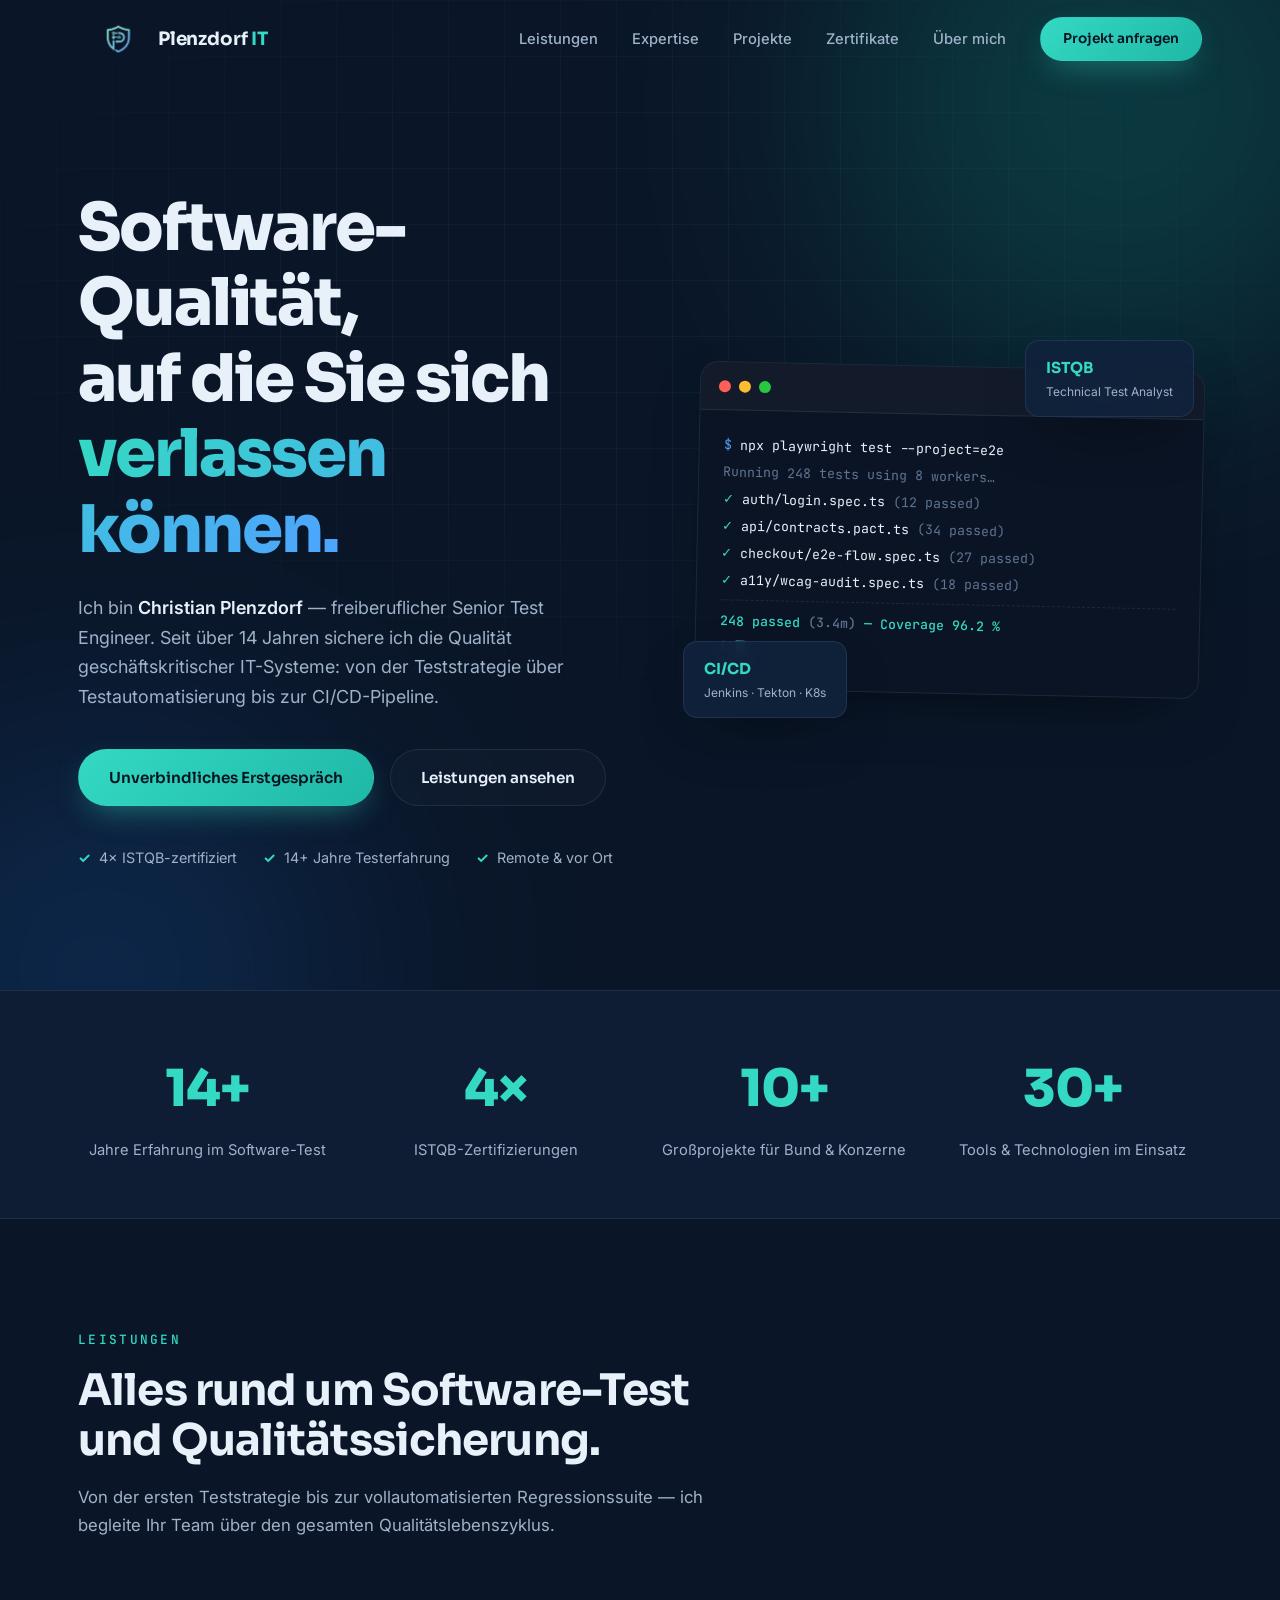
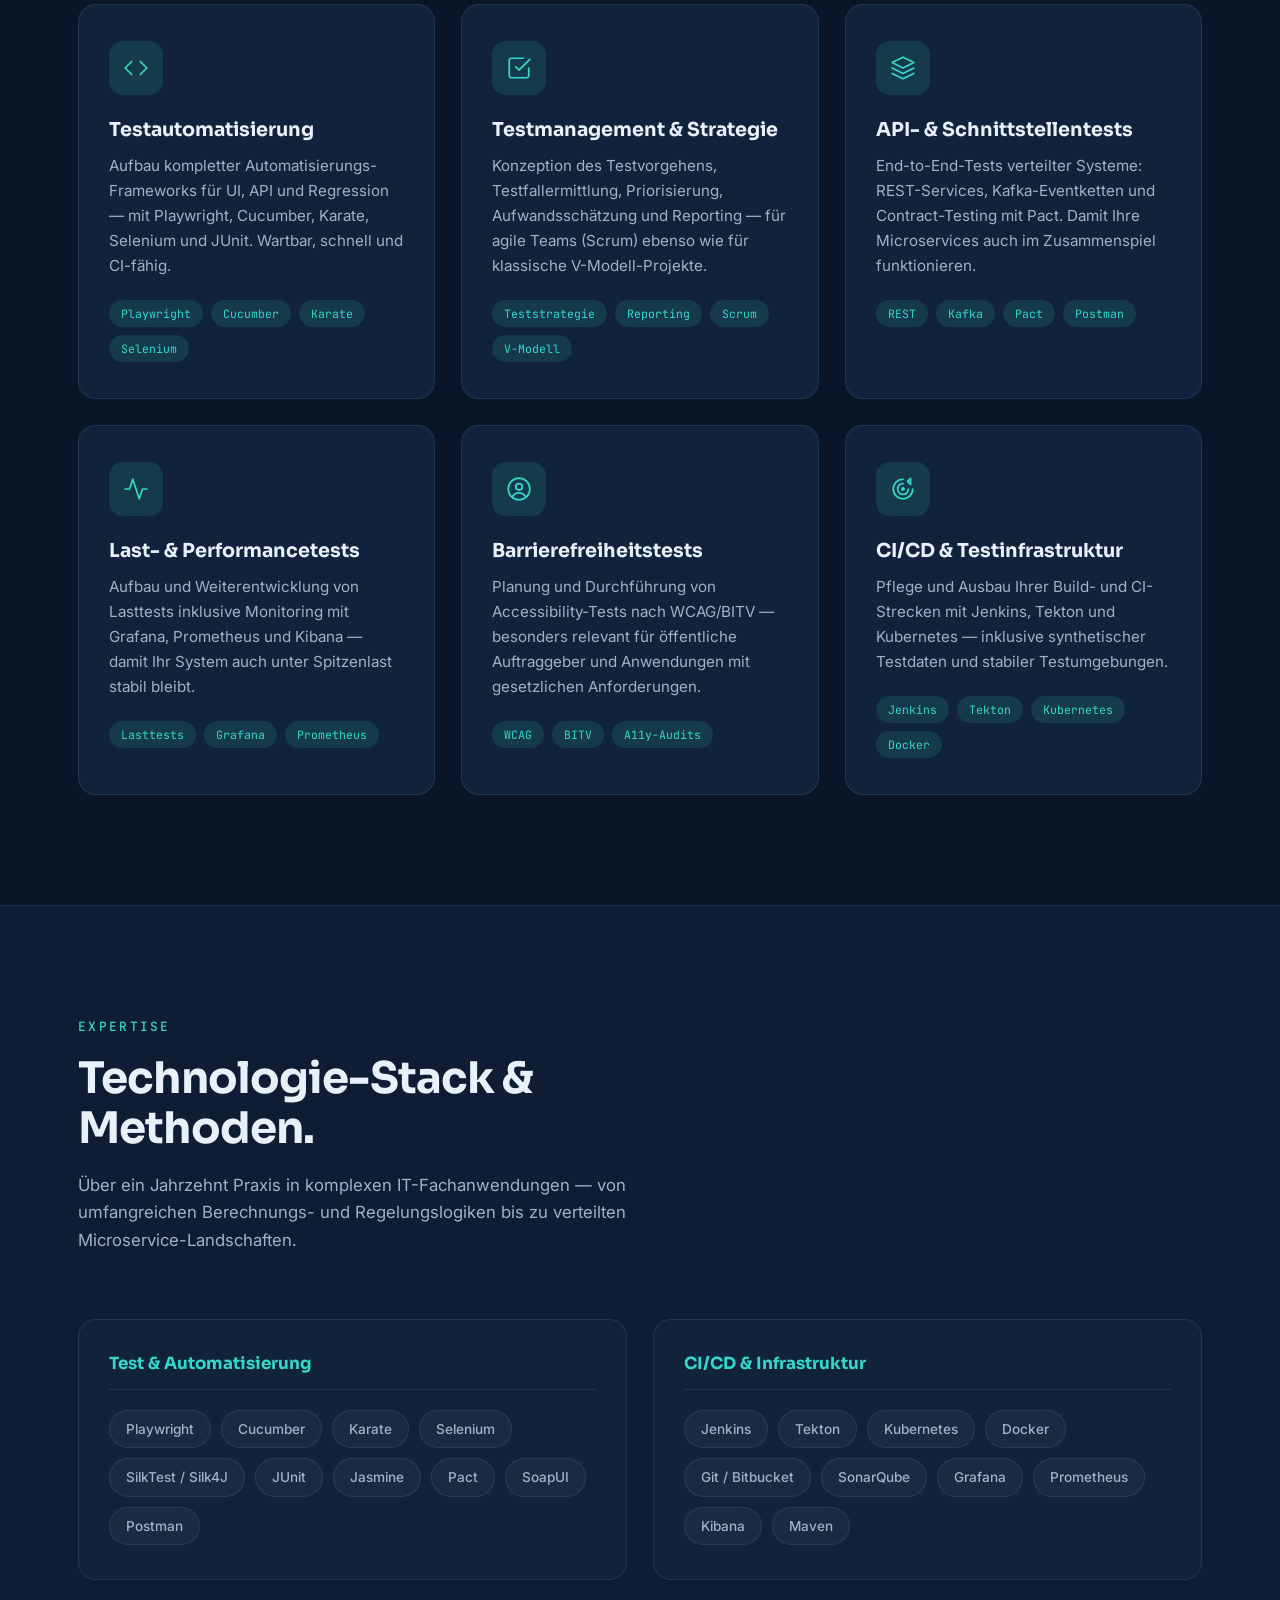
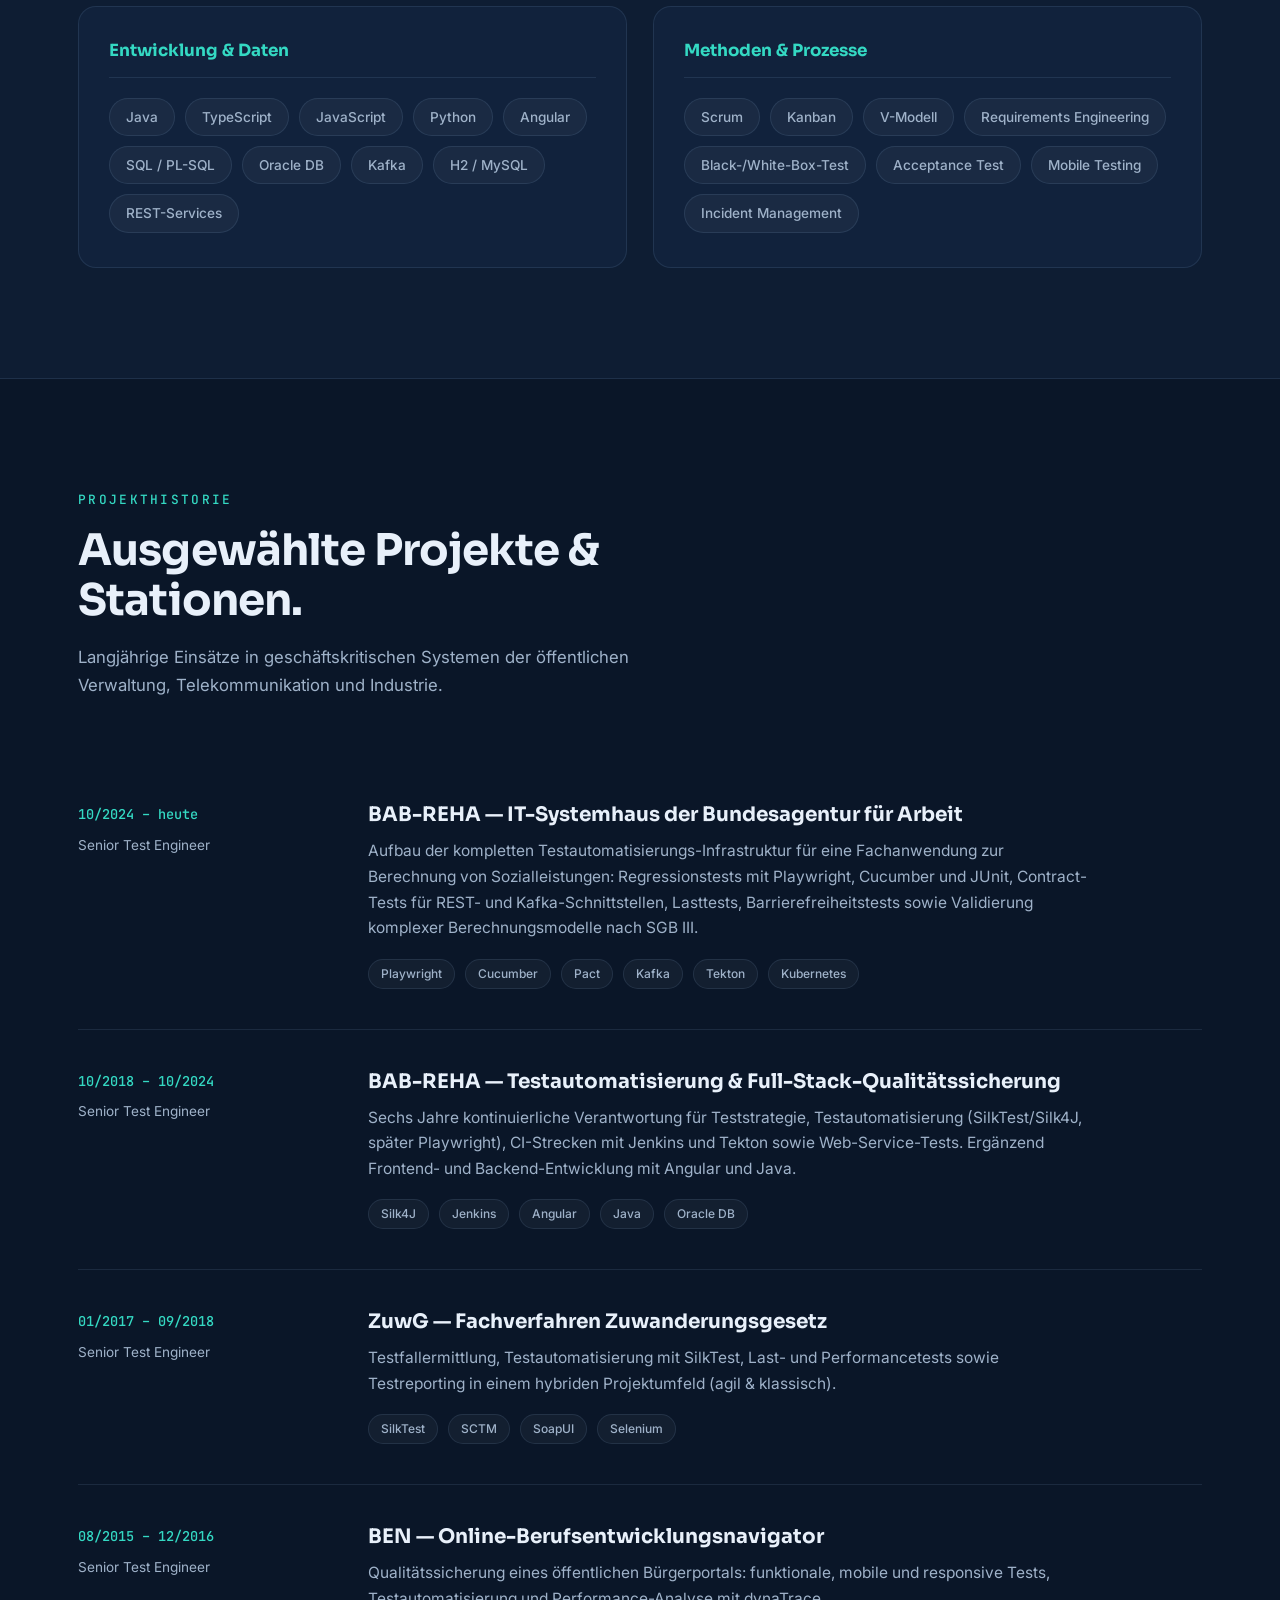
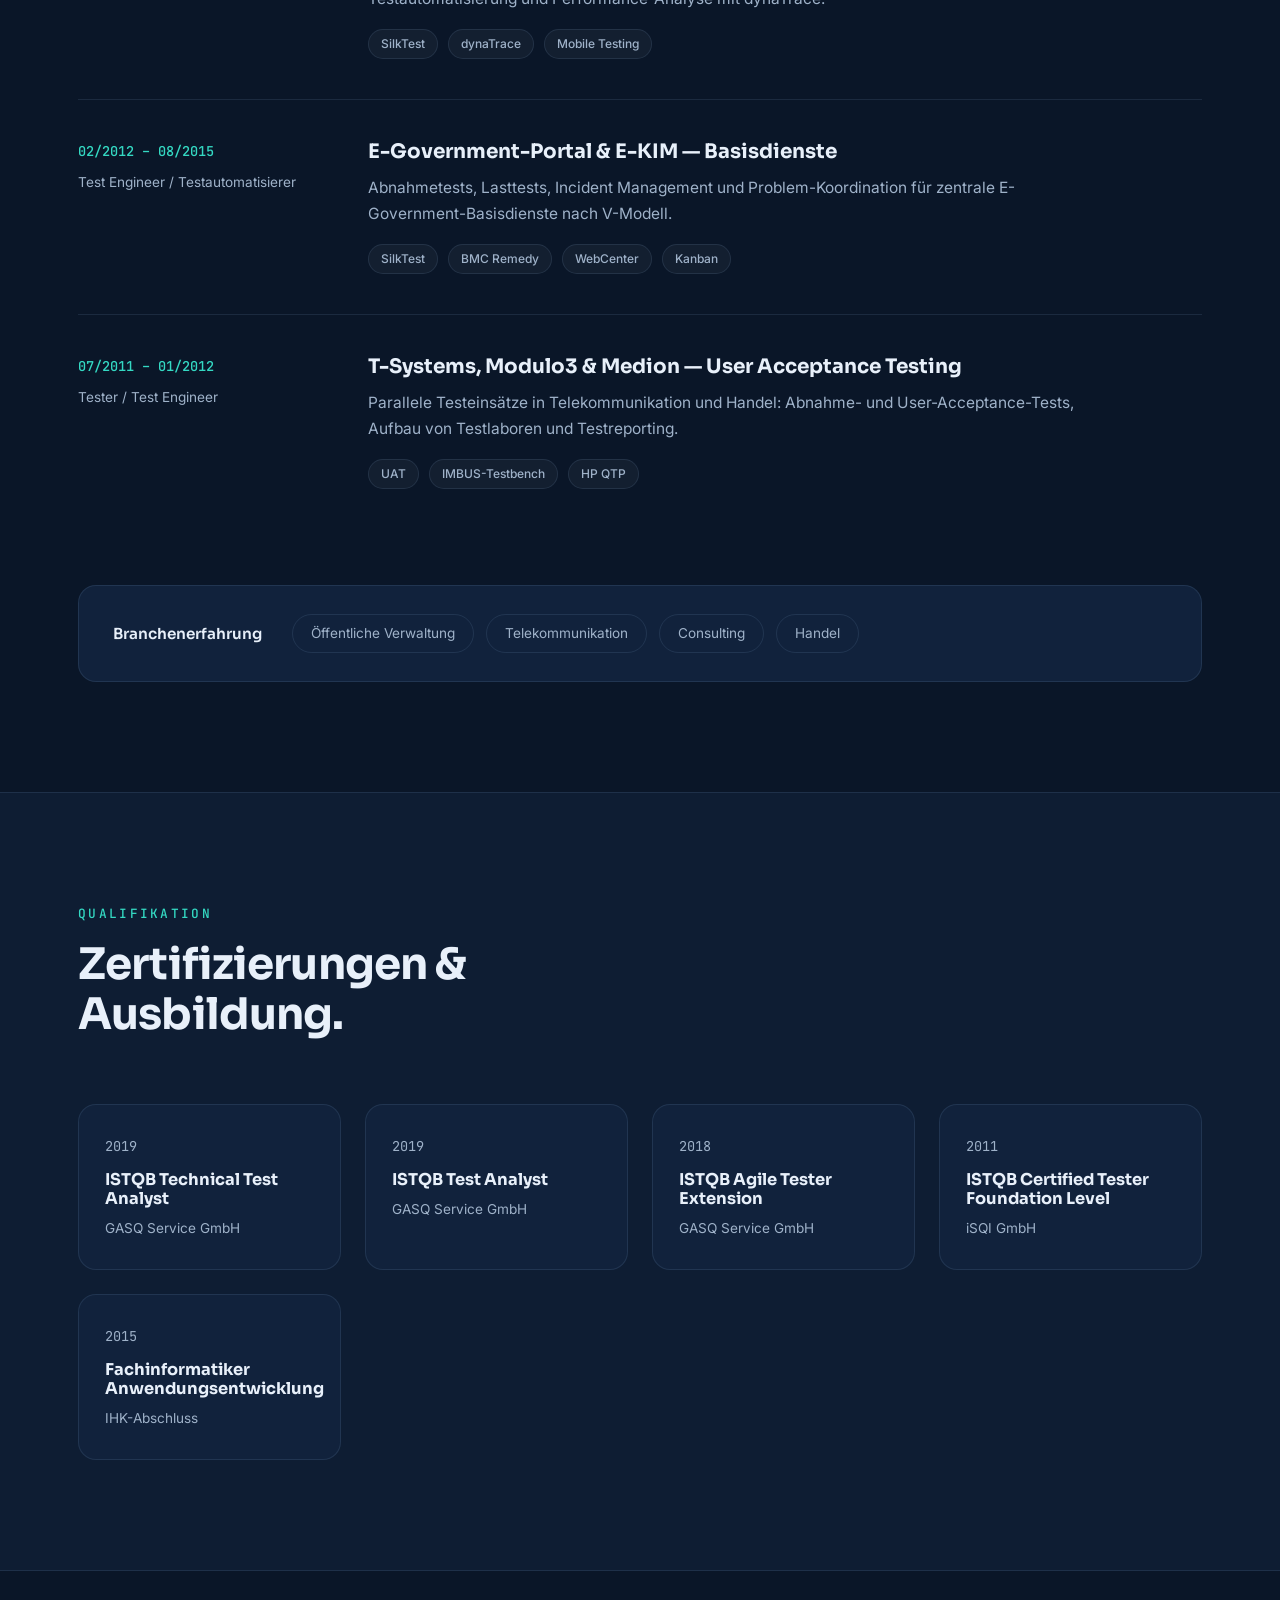
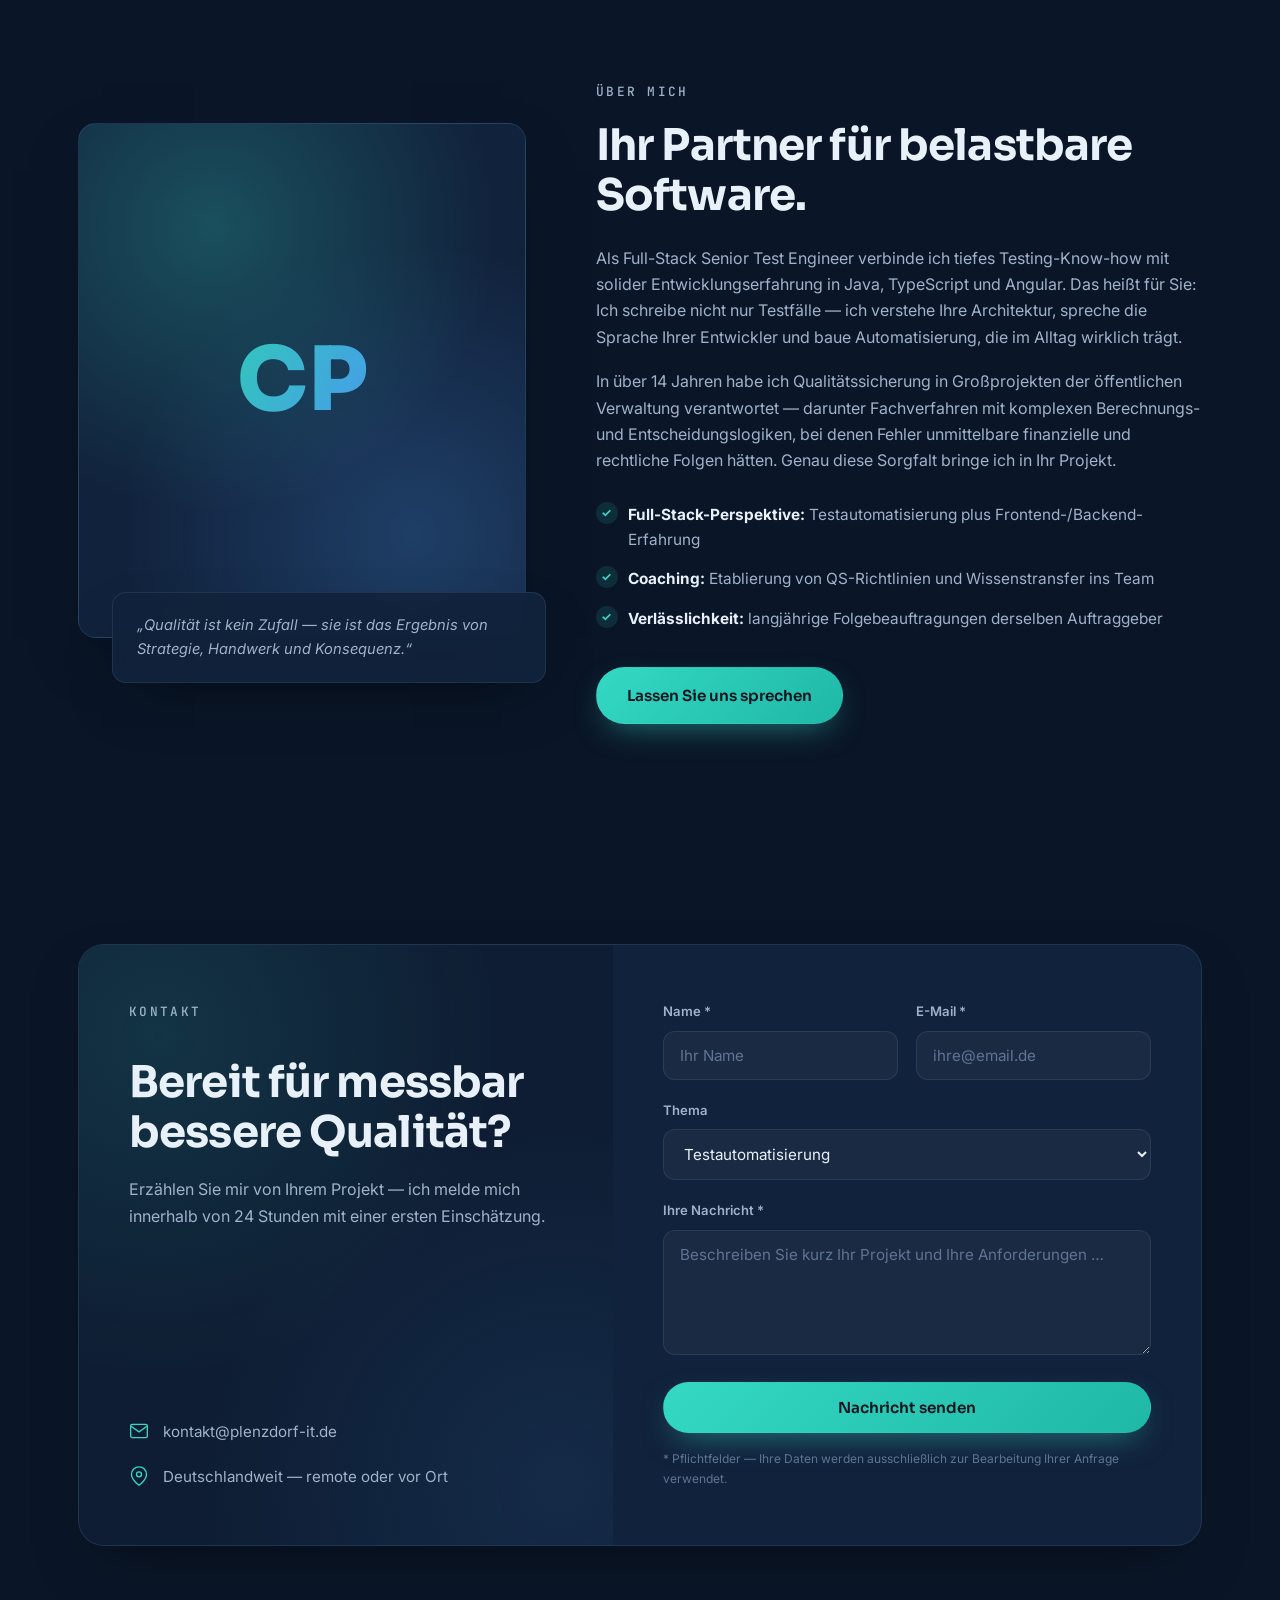
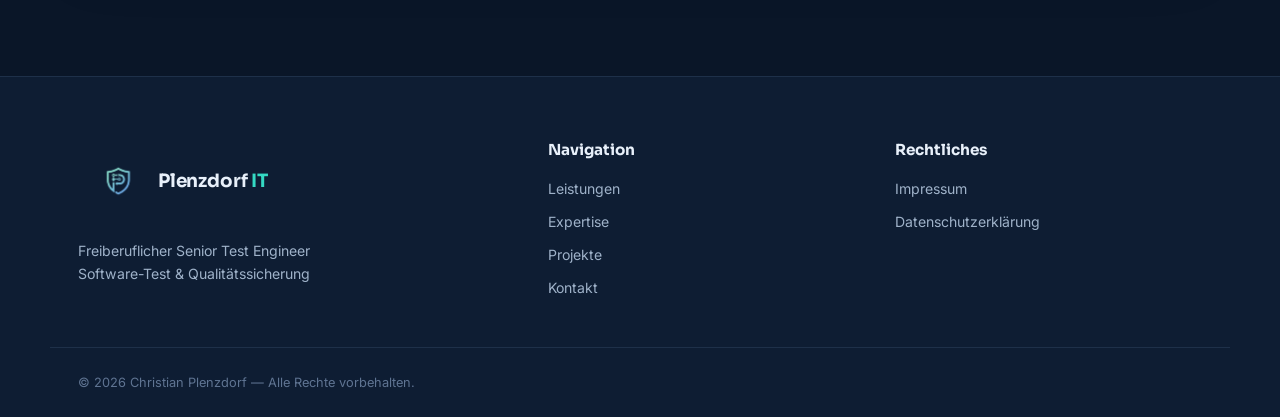
==== commit 3440849f: "Kontaktformular von FormSubmit auf Web3Forms umstellen FormSubmit lieferte wiederholt Server-Fehler " ====
--- a/index.html
+++ b/index.html
@@ -467,22 +467,20 @@
             </ul>
           </div>
           <!--
-            Formular-Backend: FormSubmit.co (kein Account nötig).
-            WICHTIG vor dem Livegang: Platzhalter-Adresse unten durch deine echte
-            E-Mail-Adresse ersetzen. Beim allerersten Absenden schickt FormSubmit
-            dir eine Bestätigungs-E-Mail zur Aktivierung — einmalig bestätigen,
-            danach kommen alle Anfragen normal per Mail an.
+            Formular-Backend: Web3Forms (kein Account/Passwort nötig, nur Access Key).
+            Anfragen gehen an das Postfach, das beim Erstellen des Access Keys
+            unter web3forms.com hinterlegt wurde (kontakt@plenzdorf-it.de).
           -->
           <form
             class="contact__form"
             id="contactForm"
-            action="https://formsubmit.co/ajax/kontakt@plenzdorf-it.de"
+            action="https://api.web3forms.com/submit"
             method="POST"
             novalidate
           >
-            <input type="hidden" name="_subject" value="Neue Projektanfrage über plenzdorf-it.de">
-            <input type="hidden" name="_template" value="table">
-            <input type="text" name="_honey" style="display:none" tabindex="-1" autocomplete="off">
+            <input type="hidden" name="access_key" value="a27f4849-b00e-4e79-88ea-cc37519ec38f">
+            <input type="hidden" name="subject" value="Neue Projektanfrage über plenzdorf-it.de">
+            <input type="checkbox" name="botcheck" style="display:none" tabindex="-1" autocomplete="off">
             <div class="form__row">
               <div class="form__field">
                 <label for="name">Name *</label>
@@ -494,8 +492,8 @@
               </div>
             </div>
             <div class="form__field">
-              <label for="subject">Thema</label>
-              <select id="subject" name="subject">
+              <label for="topic">Thema</label>
+              <select id="topic" name="topic">
                 <option>Testautomatisierung</option>
                 <option>Testmanagement &amp; Strategie</option>
                 <option>API- &amp; Schnittstellentests</option>
